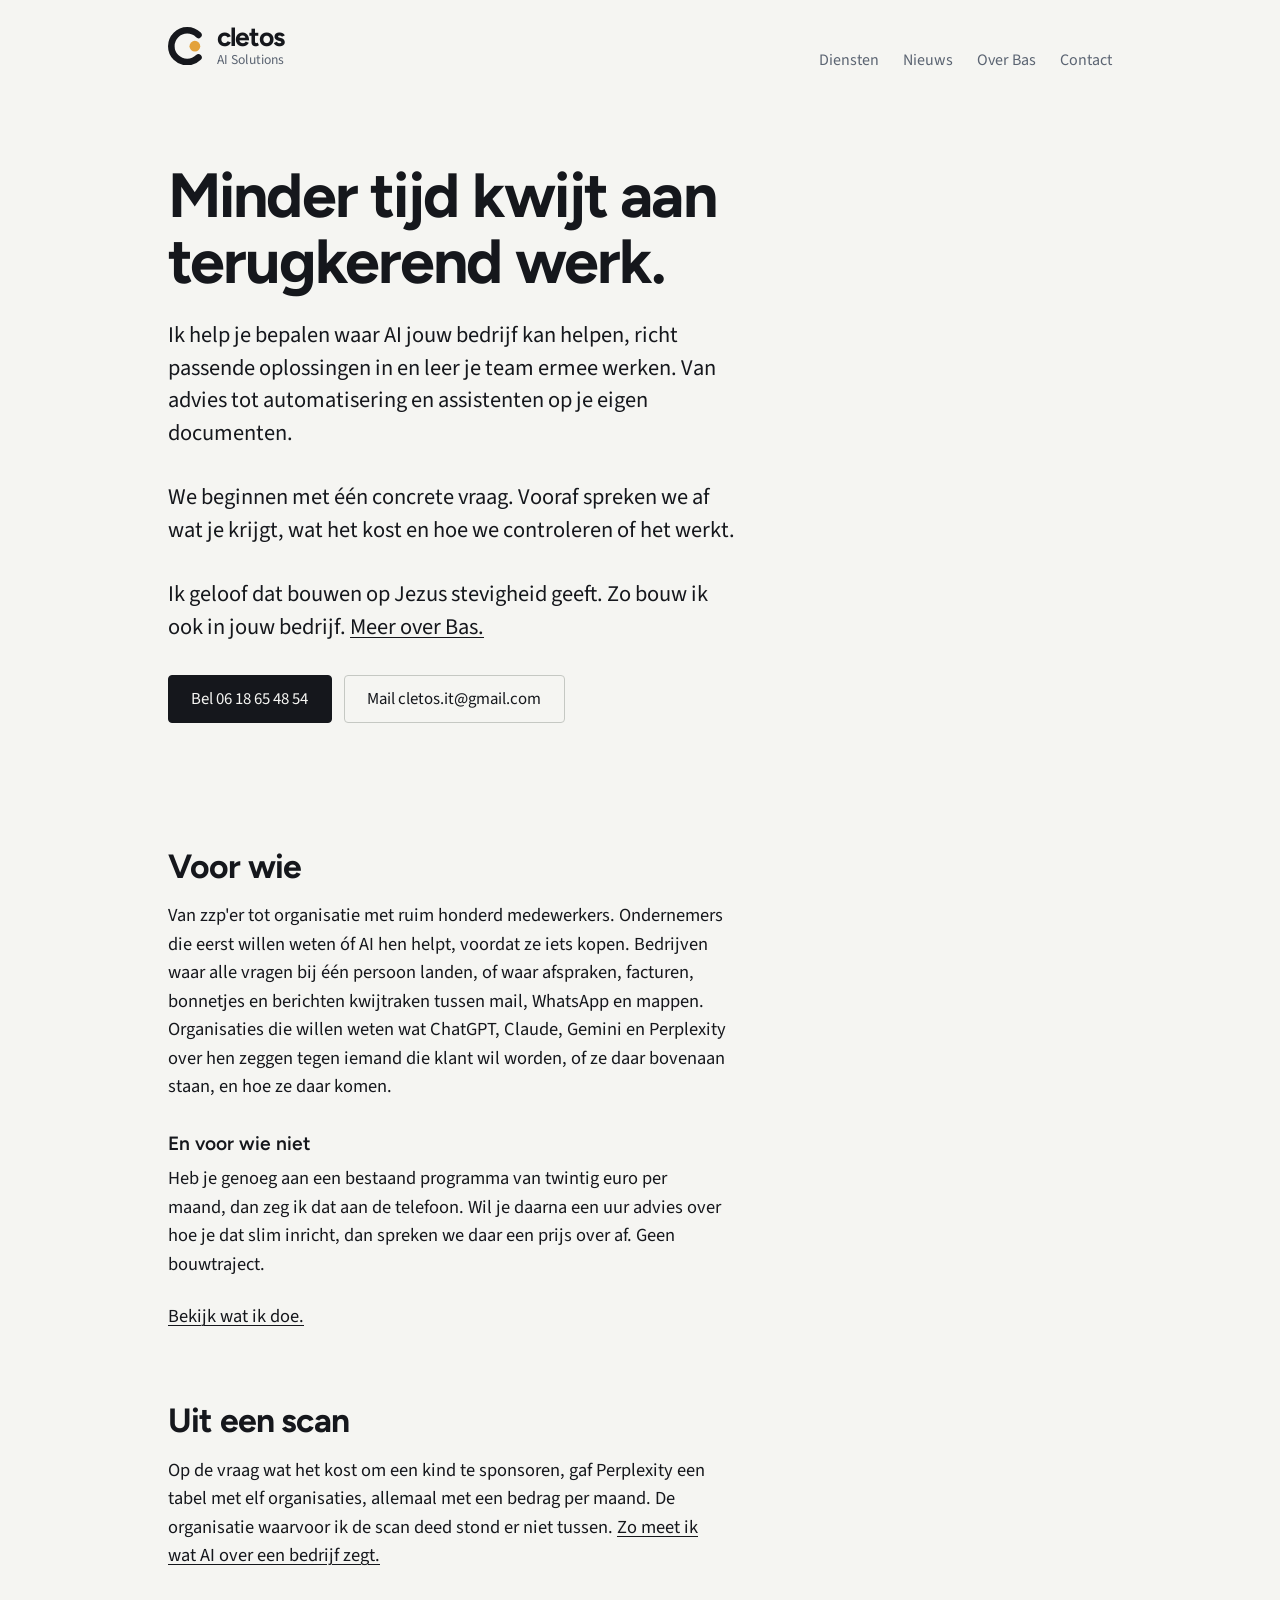
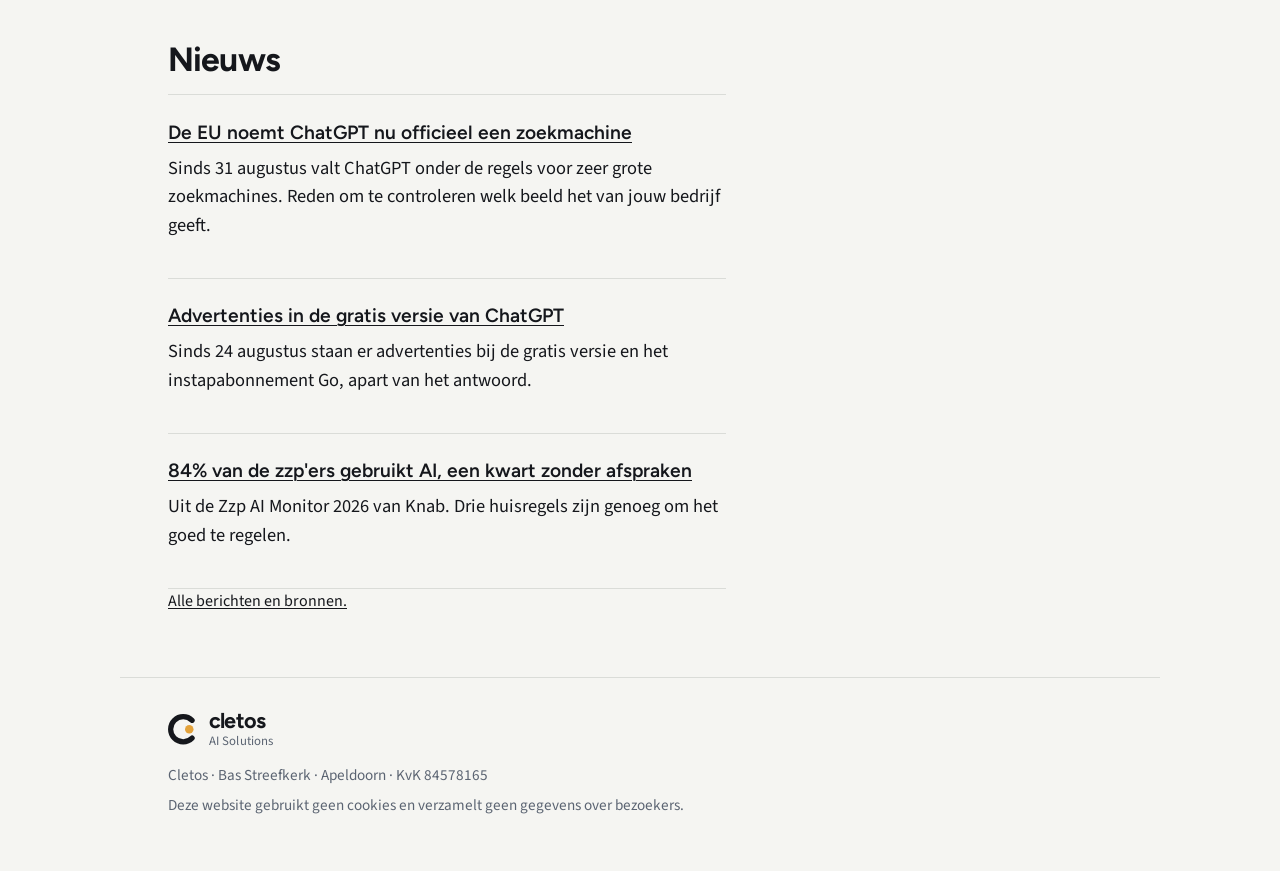
==== index.html @ 89f5deeb "Prijzen weg, geloofstekst, bijbelverwijzingen, tekst opgeschoond, conversie" ====
<!doctype html>
<!-- 1 Korintiërs 3:11 -->
<html lang="nl">
<head>
  <meta charset="utf-8">
  <meta name="viewport" content="width=device-width, initial-scale=1">
  <title>Cletos — AI Solutions, eerlijk gebouwd</title>
  <meta name="description" content="AI-advies, automatisering en AI-assistenten voor zzp'ers en bedrijven, plus elke maand het AI-nieuws dat ondernemers moeten weten. Bas Streefkerk, Apeldoorn.">
  <link rel="preconnect" href="https://fonts.googleapis.com">
  <link rel="preconnect" href="https://fonts.gstatic.com" crossorigin>
  <link href="https://fonts.googleapis.com/css2?family=Figtree:wght@600;700&amp;family=Source+Sans+3:ital,wght@0,400;0,600;1,400&amp;display=swap" rel="stylesheet">
  <link rel="icon" href="assets/favicon.svg" type="image/svg+xml">
  <link rel="canonical" href="https://cletos.nl/">
  <meta property="og:type" content="website">
  <meta property="og:title" content="Cletos — AI Solutions, eerlijk gebouwd">
  <meta property="og:description" content="AI-advies, automatisering en AI-assistenten voor zzp'ers en bedrijven, plus elke maand het AI-nieuws dat ondernemers moeten weten. Bas Streefkerk, Apeldoorn.">
  <meta property="og:url" content="https://cletos.nl/">
  <meta property="og:image" content="https://cletos.nl/assets/bas.jpg">
  <meta property="og:locale" content="nl_NL">
  <link rel="stylesheet" href="styles.css?v=9">
  <script type="application/ld+json">
  {
    "@context": "https://schema.org",
    "@graph": [
      {
        "@type": "ProfessionalService",
        "@id": "https://cletos.nl/#cletos",
        "name": "Cletos",
        "alternateName": "Cletos AI-automatisering",
        "url": "https://cletos.nl/",
        "logo": "https://cletos.nl/assets/mark.svg",
        "image": "https://cletos.nl/assets/bas.jpg",
        "description": "AI-automatisering, AI-assistenten op eigen bedrijfsdocumenten en AI-zichtbaarheidsscans voor zzp'ers, bedrijven en organisaties. Maatwerk per opdracht, geschreven scope vooraf.",
        "telephone": "+31618654854",
        "email": "cletos.it@gmail.com",
        "founder": { "@id": "https://cletos.nl/#bas" },
        "address": { "@type": "PostalAddress", "addressLocality": "Apeldoorn", "addressCountry": "NL" },
        "areaServed": [
          { "@type": "City", "name": "Apeldoorn" },
          { "@type": "AdministrativeArea", "name": "Gelderland" },
          { "@type": "Country", "name": "Nederland" }
        ],
        "knowsAbout": ["AI-automatisering", "Anthropic", "Codex", "AI-assistent op bedrijfsdocumenten", "AI-zichtbaarheid", "Generative Engine Optimization"],
        "identifier": { "@type": "PropertyValue", "propertyID": "KvK", "value": "84578165" },
        "hasOfferCatalog": {
          "@type": "OfferCatalog",
          "name": "Diensten",
          "itemListElement": [
            { "@type": "Offer", "url": "https://cletos.nl/ai-zichtbaarheidsscan/", "name": "AI-zichtbaarheidsscan", "description": "Meting van wat ChatGPT, Claude, Gemini en Perplexity over een organisatie zeggen, met schermafbeeldingen en reparatielijst. Maatwerk per opdracht." },
            { "@type": "Offer", "url": "https://cletos.nl/ai-automatisering/", "name": "AI-automatisering van één werkstroom", "description": "Eén werkstroom met één doel, gebouwd en getest. Maatwerk per opdracht." },
            { "@type": "Offer", "url": "https://cletos.nl/ai-assistent/", "name": "AI-assistent op eigen documenten", "description": "Assistent op eigen goedgekeurde documenten met bronvermelding. Maatwerk per opdracht." }
          ]
        }
      },
      {
        "@type": "Person",
        "@id": "https://cletos.nl/#bas",
        "url": "https://cletos.nl/over-bas/",
        "name": "Bas Streefkerk",
        "jobTitle": "AI Automation Consultant",
        "worksFor": { "@id": "https://cletos.nl/#cletos" },
        "image": "https://cletos.nl/assets/bas.jpg",
        "telephone": "+31618654854",
        "email": "cletos.it@gmail.com",
        "address": { "@type": "PostalAddress", "addressLocality": "Apeldoorn", "addressCountry": "NL" },
        "sameAs": ["https://github.com/streefkerkshipping"]
      }
    ]
  }
  </script>
</head>
<body>

<header class="top">
  <a class="lockup" href="#top" aria-label="Cletos, naar boven">
    <svg class="mark" viewBox="0 0 100 100" aria-hidden="true"><path d="M79.3 20.7 A41.4 41.4 0 1 0 79.3 79.3" fill="none" stroke="currentColor" stroke-width="17.2" stroke-linecap="round"/><circle cx="70" cy="50" r="14" fill="#E3A23B"/></svg>
    <span class="stack"><span class="wordmark">cletos</span><span class="tagline">AI Solutions</span></span>
  </a>
    <nav aria-label="Pagina's">
    <a href="diensten/">Diensten</a>
    <a href="nieuws/">Nieuws</a>
    <a href="over-bas/">Over Bas</a>
    <a href="contact/">Contact</a>
  </nav>
</header>

<main id="top">
  <section class="hero">
    <h1>Minder tijd kwijt aan terugkerend werk.</h1>
    <p class="lead">Ik help je bepalen waar AI jouw bedrijf kan helpen, richt passende oplossingen in en leer je team ermee werken. Van advies tot automatisering en assistenten op je eigen documenten.</p>
    <p class="lead">We beginnen met één concrete vraag. Vooraf spreken we af wat je krijgt, wat het kost en hoe we controleren of het werkt.</p>
    <p class="lead">Ik geloof dat bouwen op Jezus stevigheid geeft. Zo bouw ik ook in jouw bedrijf. <a href="over-bas/">Meer over Bas.</a></p>
    <div class="actions">
      <a class="button" href="tel:+31618654854">Bel 06 18 65 48 54</a>
      <a class="button secondary" href="mailto:cletos.it@gmail.com?subject=Eerste%20gesprek&amp;body=Mijn%20bedrijf%3A%20%0A%0AWat%20me%20tijd%20kost%20of%20niet%20goed%20loopt%3A%20%0A%0AHoe%20vaak%20dat%20terugkomt%3A%20%0A%0AWanneer%20je%20me%20kunt%20bellen%3A%20">Mail cletos.it@gmail.com</a>
    </div>
  </section>

  <section class="section" id="voor-wie">
    <h2>Voor wie</h2>
    <p>Van zzp'er tot organisatie met ruim honderd medewerkers. Ondernemers die eerst willen weten óf AI hen helpt, voordat ze iets kopen. Bedrijven waar alle vragen bij één persoon landen, of waar afspraken, facturen, bonnetjes en berichten kwijtraken tussen mail, WhatsApp en mappen. Organisaties die willen weten wat ChatGPT, Claude, Gemini en Perplexity over hen zeggen tegen iemand die klant wil worden, of ze daar bovenaan staan, en hoe ze daar komen.</p>
    <h3>En voor wie niet</h3>
    <p>Heb je genoeg aan een bestaand programma van twintig euro per maand, dan zeg ik dat aan de telefoon. Wil je daarna een uur advies over hoe je dat slim inricht, dan spreken we daar een prijs over af. Geen bouwtraject.</p>
    <p class="also"><a href="diensten/">Bekijk wat ik doe.</a></p>
  </section>

  <section class="section" id="uit-een-scan">
    <h2>Uit een scan</h2>
    <p>Op de vraag wat het kost om een kind te sponsoren, gaf Perplexity een tabel met elf organisaties, allemaal met een bedrag per maand. De organisatie waarvoor ik de scan deed stond er niet tussen. <a href="ai-zichtbaarheidsscan/">Zo meet ik wat AI over een bedrijf zegt.</a></p>
  </section>

  <section class="section news" id="nieuws">
    <h2>Nieuws</h2>
    <div class="news-item">
      <h3><a href="nieuws/#dsa">De EU noemt ChatGPT nu officieel een zoekmachine</a></h3>
      <p>Sinds 31 augustus valt ChatGPT onder de regels voor zeer grote zoekmachines. Reden om te controleren welk beeld het van jouw bedrijf geeft.</p>
    </div>
    <div class="news-item">
      <h3><a href="nieuws/#advertenties">Advertenties in de gratis versie van ChatGPT</a></h3>
      <p>Sinds 24 augustus staan er advertenties bij de gratis versie en het instapabonnement Go, apart van het antwoord.</p>
    </div>
    <div class="news-item">
      <h3><a href="nieuws/#knab">84% van de zzp'ers gebruikt AI, een kwart zonder afspraken</a></h3>
      <p>Uit de Zzp AI Monitor 2026 van Knab. Drie huisregels zijn genoeg om het goed te regelen.</p>
    </div>
    <p class="small"><a href="nieuws/">Alle berichten en bronnen.</a></p>
  </section>
</main>

<footer>
  <!-- 2 Korintiërs 13:13 -->
  <div class="lockup footer-lockup" aria-hidden="true">
    <svg class="mark" viewBox="0 0 100 100"><path d="M79.3 20.7 A41.4 41.4 0 1 0 79.3 79.3" fill="none" stroke="currentColor" stroke-width="17.2" stroke-linecap="round"/><circle cx="70" cy="50" r="14" fill="#E3A23B"/></svg>
    <span class="stack"><span class="wordmark">cletos</span><span class="tagline">AI Solutions</span></span>
  </div>
  <p>Cletos · Bas Streefkerk · Apeldoorn · KvK 84578165</p>
  <p>Deze website gebruikt geen cookies en verzamelt geen gegevens over bezoekers.</p>
</footer>

<script>console.log("Johannes 16:13");</script>
</body>
</html>
---- styles.css ----
/* Cletos — één pagina. Kleuren en letters volgen het logo: inkt, goud, papier. */

:root {
  --paper: #F5F5F2;
  --ink: #15171C;
  --pine: #15171C;        /* knoppen en accenten: inkt */
  --pine-deep: #2A2E38;   /* hover */
  --gold: #E3A23B;        /* alleen de punt en kleine markeringen */
  --gold-text: #9A6212;   /* goud dat leesbaar is als tekst */
  --moss: #EAEBE7;
  --stone: #5B6472;
  --line: #DADCD8;
  --display: "Figtree", "Segoe UI", system-ui, sans-serif;

  --measure: 62ch;
  --page: 1040px;
  --gutter: clamp(1.25rem, 5vw, 3rem);
}

* { box-sizing: border-box; }

html { color-scheme: light; }

body {
  margin: 0;
  background: var(--paper);
  color: var(--ink);
  font-family: "Source Sans 3", "Segoe UI", system-ui, sans-serif;
  font-size: 1.15rem;
  line-height: 1.55;
  -webkit-font-smoothing: antialiased;
}

a { color: var(--ink); text-decoration-thickness: 1px; text-underline-offset: 0.15em; }
a:hover { color: var(--gold-text); }
:focus-visible { outline: 2px solid var(--gold); outline-offset: 3px; border-radius: 2px; }

/* Kop van de pagina */
.top {
  max-width: var(--page);
  margin: 0 auto;
  padding: 1.5rem var(--gutter) 0;
  display: flex;
  align-items: baseline;
  justify-content: space-between;
  gap: 1.5rem;
  flex-wrap: wrap;
}
.lockup { display: inline-flex; align-items: center; gap: 0.65rem; color: var(--ink); text-decoration: none; }
.mark { width: 2.4rem; height: 2.4rem; flex-shrink: 0; }
.stack { display: flex; flex-direction: column; gap: 0.15rem; }
.wordmark {
  font-family: var(--display);
  font-size: 1.65rem;
  font-weight: 700;
  letter-spacing: -0.035em;
  line-height: 1;
  color: var(--ink);
}
.top nav { display: flex; gap: 1.5rem; flex-wrap: wrap; }
.top nav a { color: var(--stone); text-decoration: none; font-size: 1rem; }
.top nav a:hover { color: var(--ink); }

/* Hoofdinhoud */
main { max-width: var(--page); margin: 0 auto; padding: 0 var(--gutter) 4rem; }

.hero { padding: clamp(3rem, 10vh, 7rem) 0 clamp(2.5rem, 6vh, 4rem); }
h1 {
  font-family: var(--display);
  font-size: clamp(2.1rem, 5.2vw, 3.9rem);
  font-weight: 700;
  line-height: 1.06;
  letter-spacing: -0.03em;
  margin: 0 0 1.5rem;
  max-width: 18ch;
  text-wrap: balance;
}
.lead { font-size: clamp(1.2rem, 1.9vw, 1.4rem); line-height: 1.45; max-width: 52ch; margin: 0 0 2rem; }

.section { padding: clamp(2.5rem, 6vh, 4rem) 0 0; max-width: var(--measure); }
h2 {
  font-family: var(--display);
  font-size: clamp(1.55rem, 2.8vw, 2.1rem);
  font-weight: 700;
  line-height: 1.15;
  letter-spacing: -0.025em;
  margin: 0 0 1rem;
}
h3 { font-family: var(--display); font-size: 1.2rem; font-weight: 600; margin: 1.75rem 0 0.35rem; }
p { margin: 0 0 1rem; }
.intro { color: var(--stone); }
.small { font-size: 1rem; color: var(--stone); margin: 0; }
em { font-style: italic; }

/* Knoppen */
.actions { display: flex; gap: 0.75rem; flex-wrap: wrap; margin: 0 0 1rem; }
.button {
  display: inline-block;
  padding: 0.8rem 1.4rem;
  background: var(--pine);
  color: var(--paper);
  text-decoration: none;
  border-radius: 4px;
  font-size: 1.05rem;
  line-height: 1.2;
  border: 1px solid var(--pine);
}
.button:hover { background: var(--pine-deep); border-color: var(--pine-deep); color: var(--paper); }
.button.secondary { background: transparent; color: var(--ink); border-color: #C5C8C3; }
.button.secondary:hover { border-color: var(--ink); background: var(--moss); color: var(--ink); }

/* Diensten: één rij per dienst, prijs rechts, geen kaartjes */
.services { margin: 1.5rem 0 0; padding: 0; }
.service { padding: 1.5rem 0; border-top: 1px solid var(--line); }
.service:last-child { border-bottom: 1px solid var(--line); }
.service dt {
  display: flex;
  justify-content: space-between;
  align-items: baseline;
  gap: 1rem 2rem;
  flex-wrap: wrap;
  font-family: var(--display);
  font-size: 1.25rem;
  font-weight: 600;
  line-height: 1.25;
}
.price { color: var(--gold-text); font-variant-numeric: lining-nums tabular-nums; white-space: nowrap; }
.service dd { margin: 0.6rem 0 0; }
.service dd p:last-child { margin-bottom: 0; }
.aside { color: var(--stone); font-style: italic; }
.also { margin-top: 1.5rem; color: var(--stone); }

/* Werkwijze: echte volgorde, dus genummerd */
.steps { margin: 0.5rem 0 0; padding-left: 1.6rem; }
.steps li { margin: 0 0 0.9rem; padding-left: 0.3rem; }
.steps li::marker { color: var(--gold-text); font-weight: 600; font-family: var(--display); }

/* Over Bas */
.about { display: grid; grid-template-columns: 12rem 1fr; gap: 2.25rem; max-width: calc(var(--measure) + 14.25rem); align-items: start; }
.portrait {
  width: 12rem; height: auto; aspect-ratio: 4 / 5;
  object-fit: cover;
  border-radius: 4px;
  display: block;
}

.contact { padding-bottom: 1rem; }

/* Voet */
footer {
  max-width: var(--page);
  margin: 0 auto;
  padding: 2rem var(--gutter) 3rem;
  border-top: 1px solid var(--line);
  color: var(--stone);
  font-size: 0.95rem;
}
footer p { margin: 0 0 0.35rem; }
.footer-lockup { margin-bottom: 1rem; flex-wrap: wrap; row-gap: 0.25rem; }
.footer-lockup .wordmark { font-size: 1.35rem; }
.footer-lockup .mark { width: 1.9rem; height: 1.9rem; }
.tagline { color: var(--stone); font-size: 0.85rem; line-height: 1.1; letter-spacing: 0.01em; }
.footer-lockup .tagline { font-size: 0.8rem; }

@media (max-width: 600px) {
  .about { grid-template-columns: 1fr; }
  .portrait { width: 9rem; }
  .actions .button { width: 100%; text-align: center; }
  .hero { padding-top: 2.5rem; }
}

@media (prefers-reduced-motion: no-preference) {
  html { scroll-behavior: smooth; }
}

/* Dienstpagina's */
.subpage h1 { max-width: 22ch; margin-top: clamp(1.5rem, 5vh, 3rem); font-size: clamp(1.9rem, 4.2vw, 3rem); }
.crumb { margin: clamp(2rem, 6vh, 3.5rem) 0 0; font-size: 1rem; color: var(--stone); }
.crumb a { color: var(--stone); text-decoration: none; }
.crumb a:hover { color: var(--ink); }
.subpage .lead { margin-top: 1.25rem; }
.checks { margin: 0.5rem 0 0; padding-left: 1.4rem; }
.checks li { margin: 0 0 0.75rem; padding-left: 0.3rem; }
.checks li::marker { color: var(--gold); content: "● "; font-size: 0.7em; }
.faq-item h3 { margin: 1.5rem 0 0.3rem; }
.faq-item p { margin: 0; }
.service dt a { color: var(--ink); text-decoration: none; }
.service dt a:hover { color: var(--gold-text); text-decoration: underline; text-underline-offset: 0.15em; }
.more { display: inline-block; margin-top: 0.5rem; font-weight: 600; }

.rates { font-family: var(--display); font-size: 1.15rem; margin: 0 0 0.75rem; }

/* Voorpagina */
.home-hero { display: grid; grid-template-columns: 1.15fr 0.85fr; gap: 3rem; align-items: center; }
.hero-image { width: 100%; height: auto; max-width: 520px; justify-self: end; border-radius: 8px; }
.news { max-width: var(--measure); }
.news-item { padding: 1.4rem 0; border-top: 1px solid var(--line); }
.news-item:last-of-type { border-bottom: 1px solid var(--line); }
.news-item h3 { margin: 0 0 0.4rem; font-family: var(--display); font-size: 1.2rem; font-weight: 600; }
.news-item .date { color: var(--stone); font-size: 0.9rem; margin: 0 0 0.5rem; }
.news-item .betekent { margin: 0.5rem 0 0; padding-left: 0.9rem; border-left: 3px solid var(--gold); }
.news-item .bron { font-size: 0.9rem; color: var(--stone); margin: 0.5rem 0 0; }
@media (max-width: 760px) { .home-hero { grid-template-columns: 1fr; } .hero-image { max-width: 320px; justify-self: start; } }

.subpage > h1:first-child { margin-top: clamp(2rem, 6vh, 3.5rem); }

#aanbod { max-width: var(--measure); }
#aanbod .service dd p { margin: 0; }
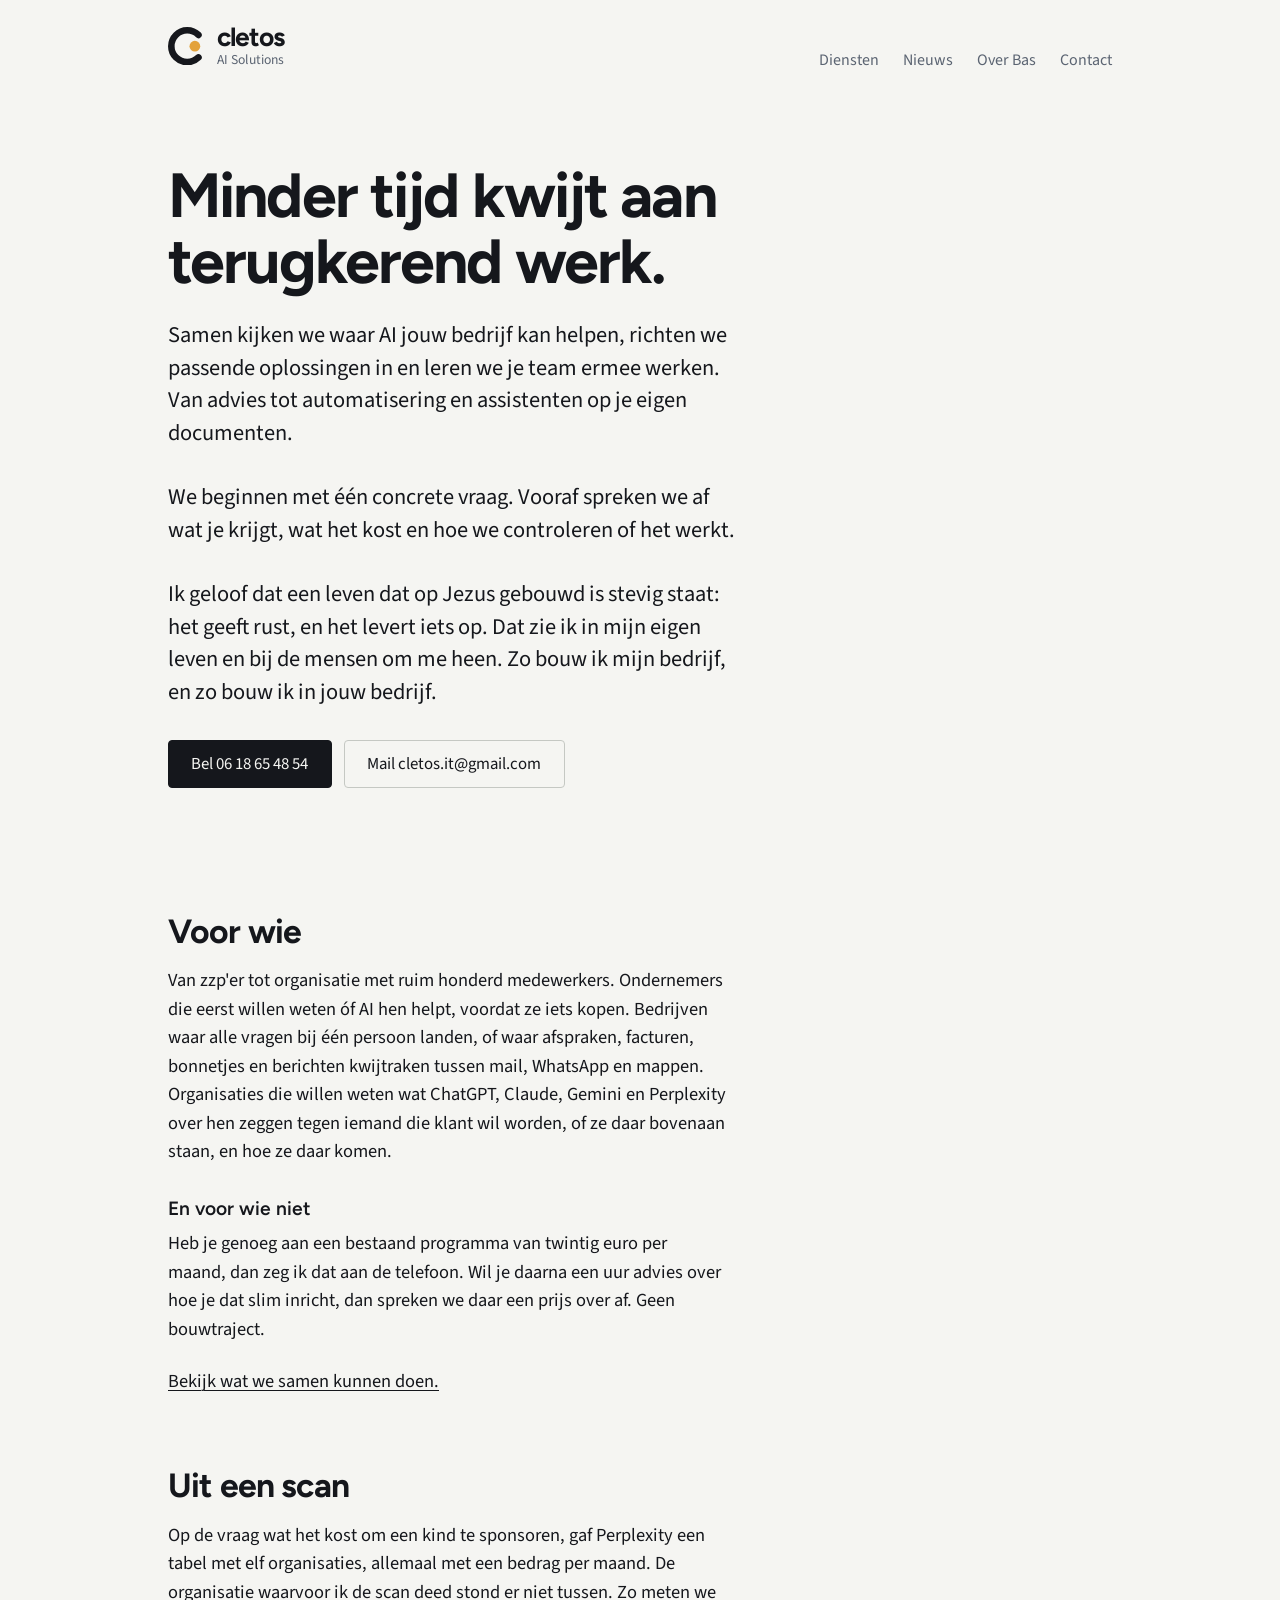
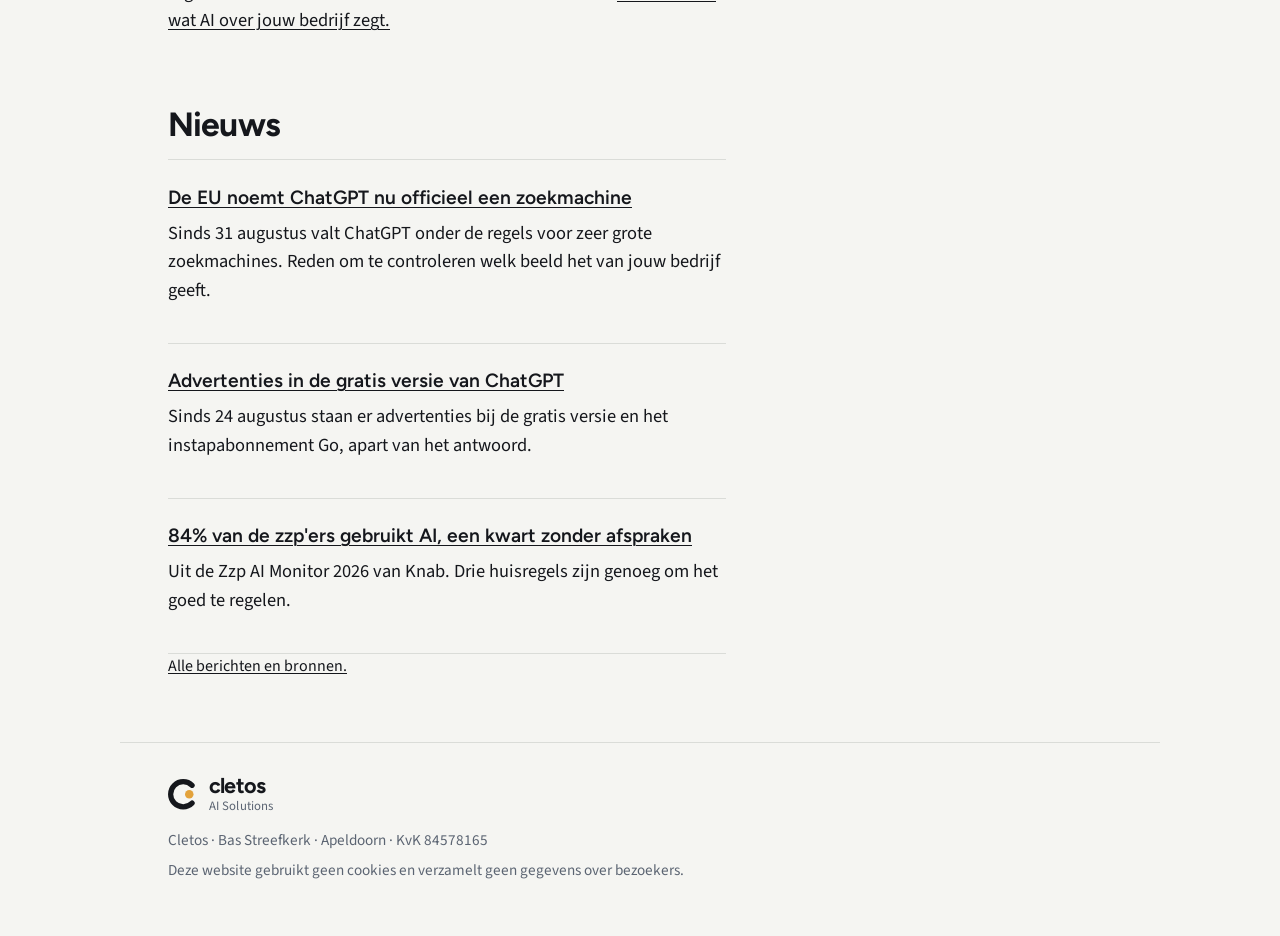
==== commit c8c52118: "Wij-vorm op de hele site, geloofsalinea op de homepage" ====
--- a/index.html
+++ b/index.html
@@ -87,9 +87,9 @@
 <main id="top">
   <section class="hero">
     <h1>Minder tijd kwijt aan terugkerend werk.</h1>
-    <p class="lead">Ik help je bepalen waar AI jouw bedrijf kan helpen, richt passende oplossingen in en leer je team ermee werken. Van advies tot automatisering en assistenten op je eigen documenten.</p>
+    <p class="lead">Samen kijken we waar AI jouw bedrijf kan helpen, richten we passende oplossingen in en leren we je team ermee werken. Van advies tot automatisering en assistenten op je eigen documenten.</p>
     <p class="lead">We beginnen met één concrete vraag. Vooraf spreken we af wat je krijgt, wat het kost en hoe we controleren of het werkt.</p>
-    <p class="lead">Ik geloof dat bouwen op Jezus stevigheid geeft. Zo bouw ik ook in jouw bedrijf. <a href="over-bas/">Meer over Bas.</a></p>
+    <p class="lead">Ik geloof dat een leven dat op Jezus gebouwd is stevig staat: het geeft rust, en het levert iets op. Dat zie ik in mijn eigen leven en bij de mensen om me heen. Zo bouw ik mijn bedrijf, en zo bouw ik in jouw bedrijf.</p>
     <div class="actions">
       <a class="button" href="tel:+31618654854">Bel 06 18 65 48 54</a>
       <a class="button secondary" href="mailto:cletos.it@gmail.com?subject=Eerste%20gesprek&amp;body=Mijn%20bedrijf%3A%20%0A%0AWat%20me%20tijd%20kost%20of%20niet%20goed%20loopt%3A%20%0A%0AHoe%20vaak%20dat%20terugkomt%3A%20%0A%0AWanneer%20je%20me%20kunt%20bellen%3A%20">Mail cletos.it@gmail.com</a>
@@ -101,12 +101,12 @@
     <p>Van zzp'er tot organisatie met ruim honderd medewerkers. Ondernemers die eerst willen weten óf AI hen helpt, voordat ze iets kopen. Bedrijven waar alle vragen bij één persoon landen, of waar afspraken, facturen, bonnetjes en berichten kwijtraken tussen mail, WhatsApp en mappen. Organisaties die willen weten wat ChatGPT, Claude, Gemini en Perplexity over hen zeggen tegen iemand die klant wil worden, of ze daar bovenaan staan, en hoe ze daar komen.</p>
     <h3>En voor wie niet</h3>
     <p>Heb je genoeg aan een bestaand programma van twintig euro per maand, dan zeg ik dat aan de telefoon. Wil je daarna een uur advies over hoe je dat slim inricht, dan spreken we daar een prijs over af. Geen bouwtraject.</p>
-    <p class="also"><a href="diensten/">Bekijk wat ik doe.</a></p>
+    <p class="also"><a href="diensten/">Bekijk wat we samen kunnen doen.</a></p>
   </section>
 
   <section class="section" id="uit-een-scan">
     <h2>Uit een scan</h2>
-    <p>Op de vraag wat het kost om een kind te sponsoren, gaf Perplexity een tabel met elf organisaties, allemaal met een bedrag per maand. De organisatie waarvoor ik de scan deed stond er niet tussen. <a href="ai-zichtbaarheidsscan/">Zo meet ik wat AI over een bedrijf zegt.</a></p>
+    <p>Op de vraag wat het kost om een kind te sponsoren, gaf Perplexity een tabel met elf organisaties, allemaal met een bedrag per maand. De organisatie waarvoor ik de scan deed stond er niet tussen. <a href="ai-zichtbaarheidsscan/">Zo meten we wat AI over jouw bedrijf zegt.</a></p>
   </section>
 
   <section class="section news" id="nieuws">
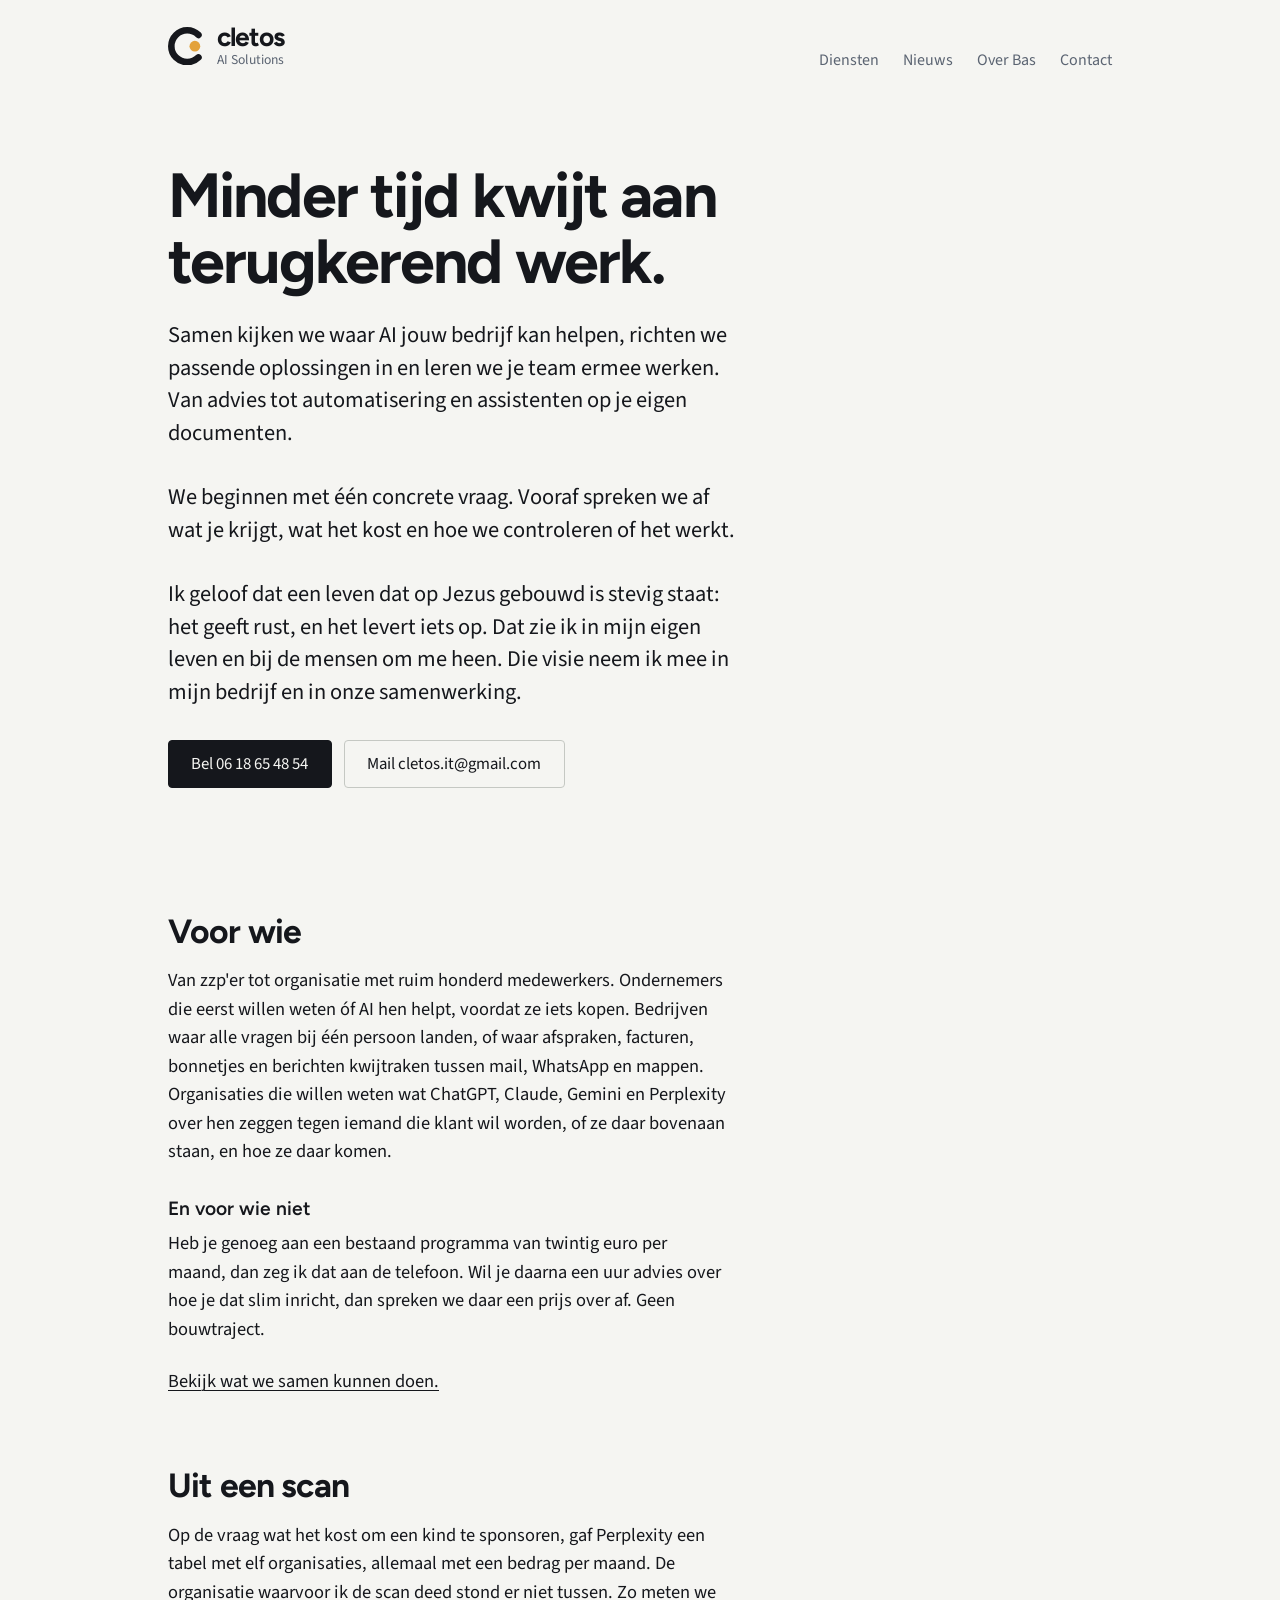
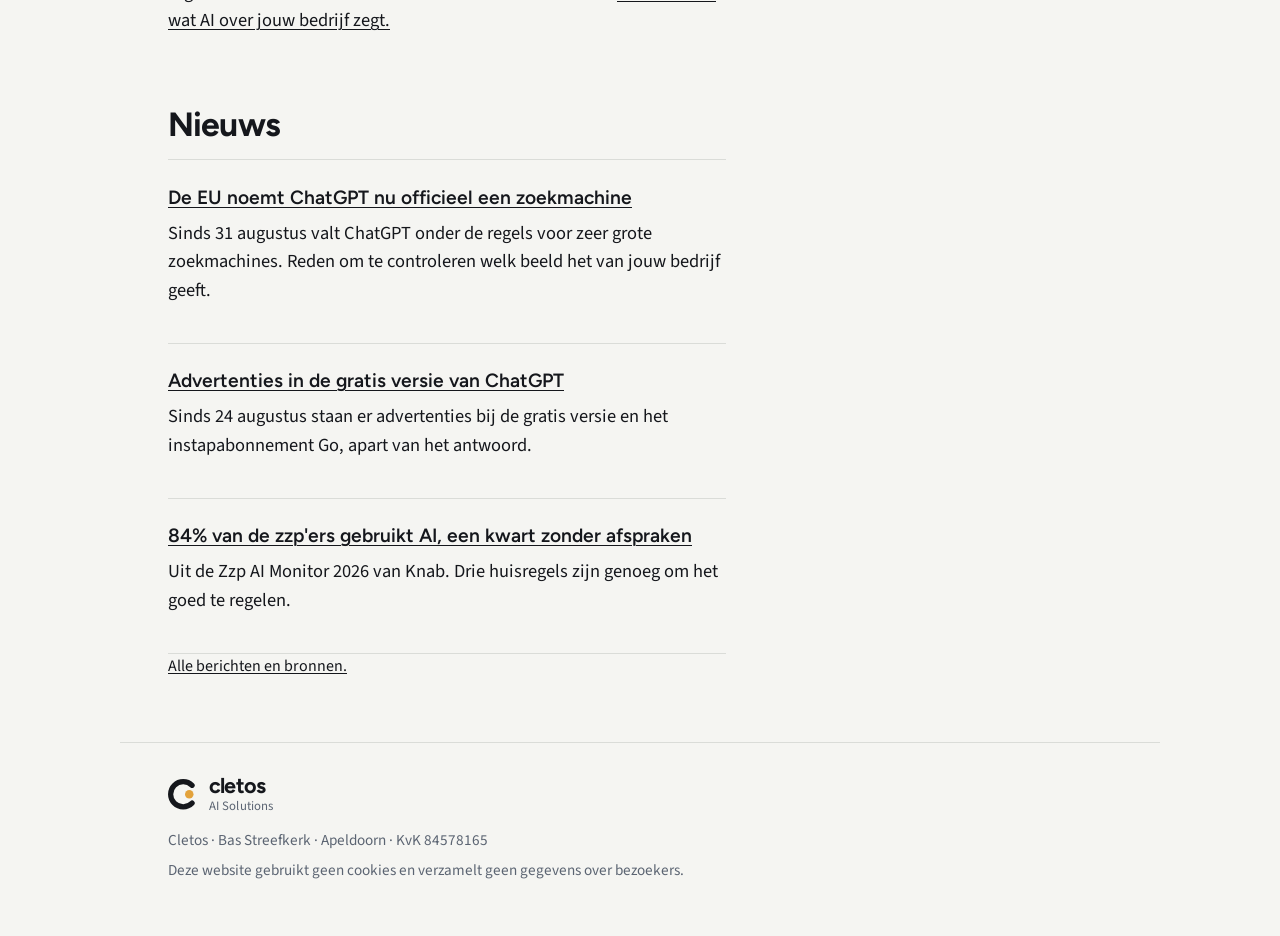
==== commit 14651c41: "Over Bas: slotzin visie aangepast" ====
--- a/index.html
+++ b/index.html
@@ -89,7 +89,7 @@
     <h1>Minder tijd kwijt aan terugkerend werk.</h1>
     <p class="lead">Samen kijken we waar AI jouw bedrijf kan helpen, richten we passende oplossingen in en leren we je team ermee werken. Van advies tot automatisering en assistenten op je eigen documenten.</p>
     <p class="lead">We beginnen met één concrete vraag. Vooraf spreken we af wat je krijgt, wat het kost en hoe we controleren of het werkt.</p>
-    <p class="lead">Ik geloof dat een leven dat op Jezus gebouwd is stevig staat: het geeft rust, en het levert iets op. Dat zie ik in mijn eigen leven en bij de mensen om me heen. Zo bouw ik mijn bedrijf, en zo bouw ik in jouw bedrijf.</p>
+    <p class="lead">Ik geloof dat een leven dat op Jezus gebouwd is stevig staat: het geeft rust, en het levert iets op. Dat zie ik in mijn eigen leven en bij de mensen om me heen. Die visie neem ik mee in mijn bedrijf en in onze samenwerking.</p>
     <div class="actions">
       <a class="button" href="tel:+31618654854">Bel 06 18 65 48 54</a>
       <a class="button secondary" href="mailto:cletos.it@gmail.com?subject=Eerste%20gesprek&amp;body=Mijn%20bedrijf%3A%20%0A%0AWat%20me%20tijd%20kost%20of%20niet%20goed%20loopt%3A%20%0A%0AHoe%20vaak%20dat%20terugkomt%3A%20%0A%0AWanneer%20je%20me%20kunt%20bellen%3A%20">Mail cletos.it@gmail.com</a>
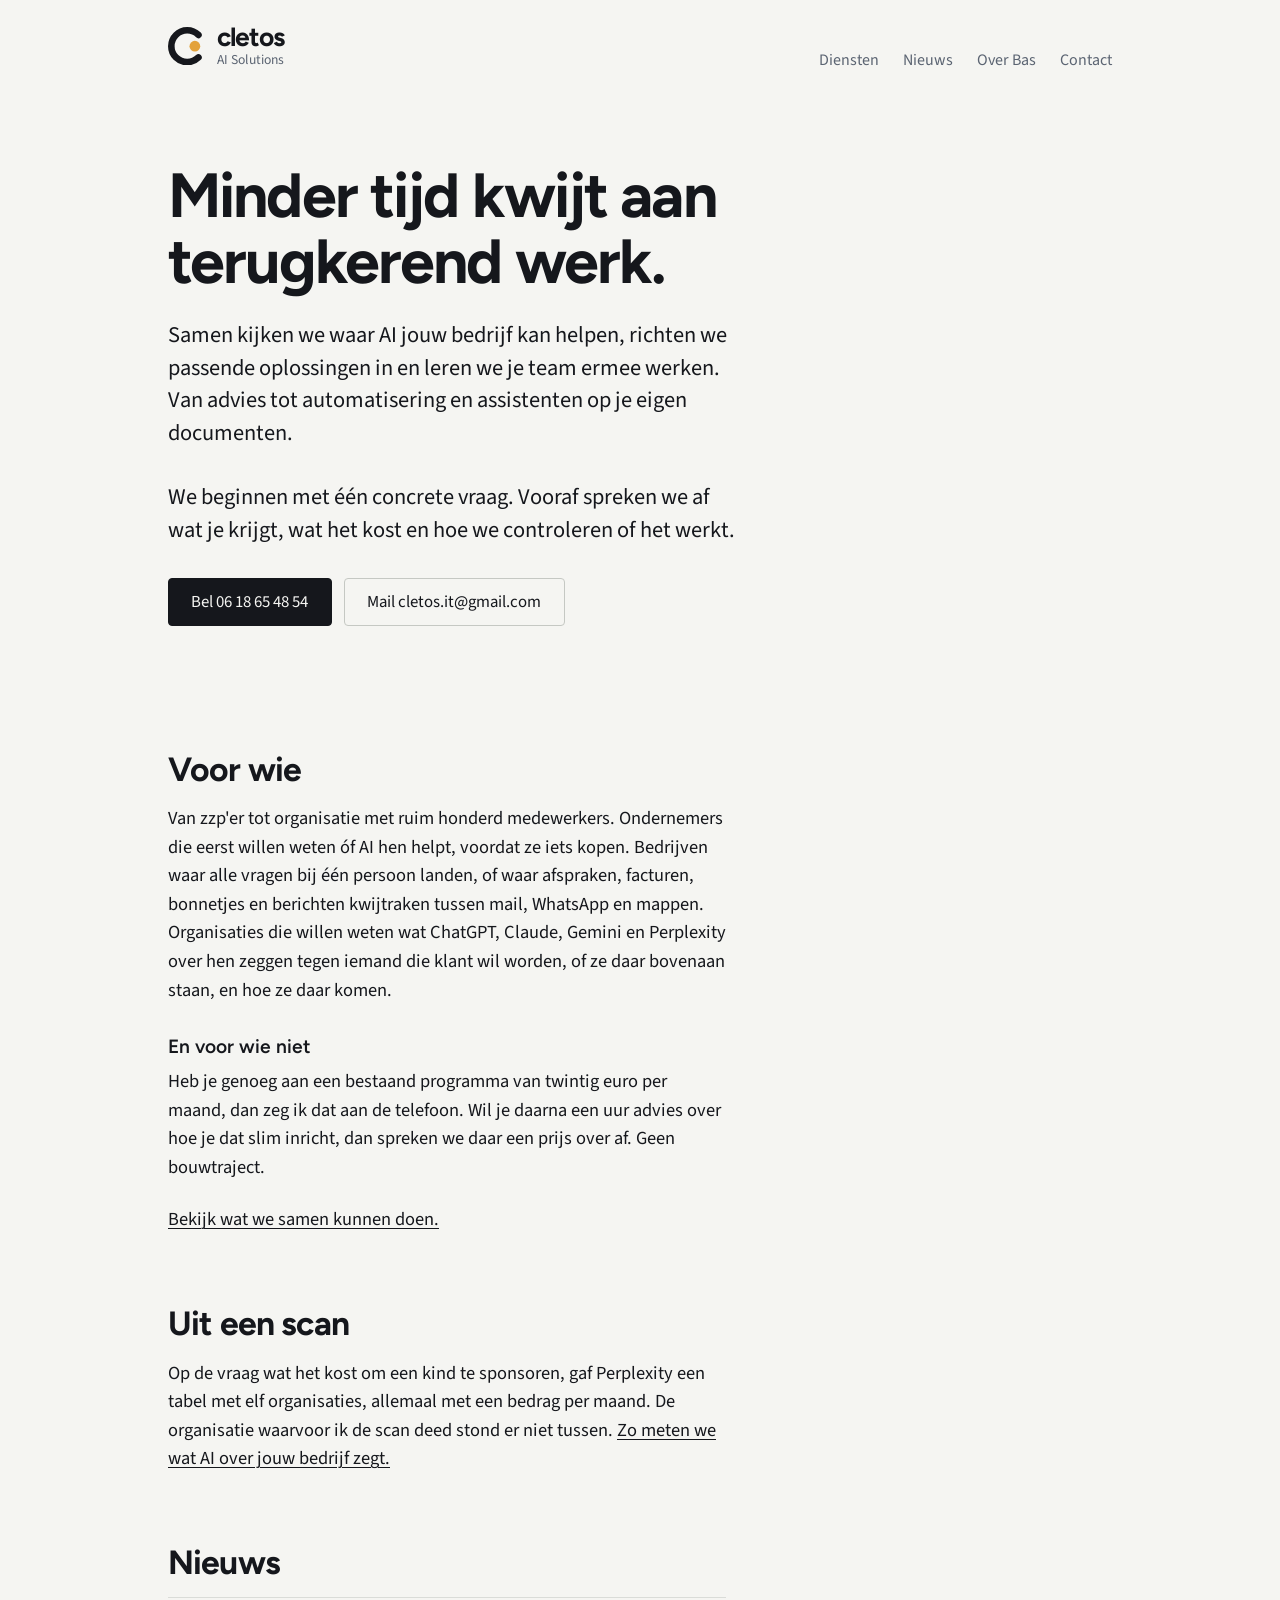
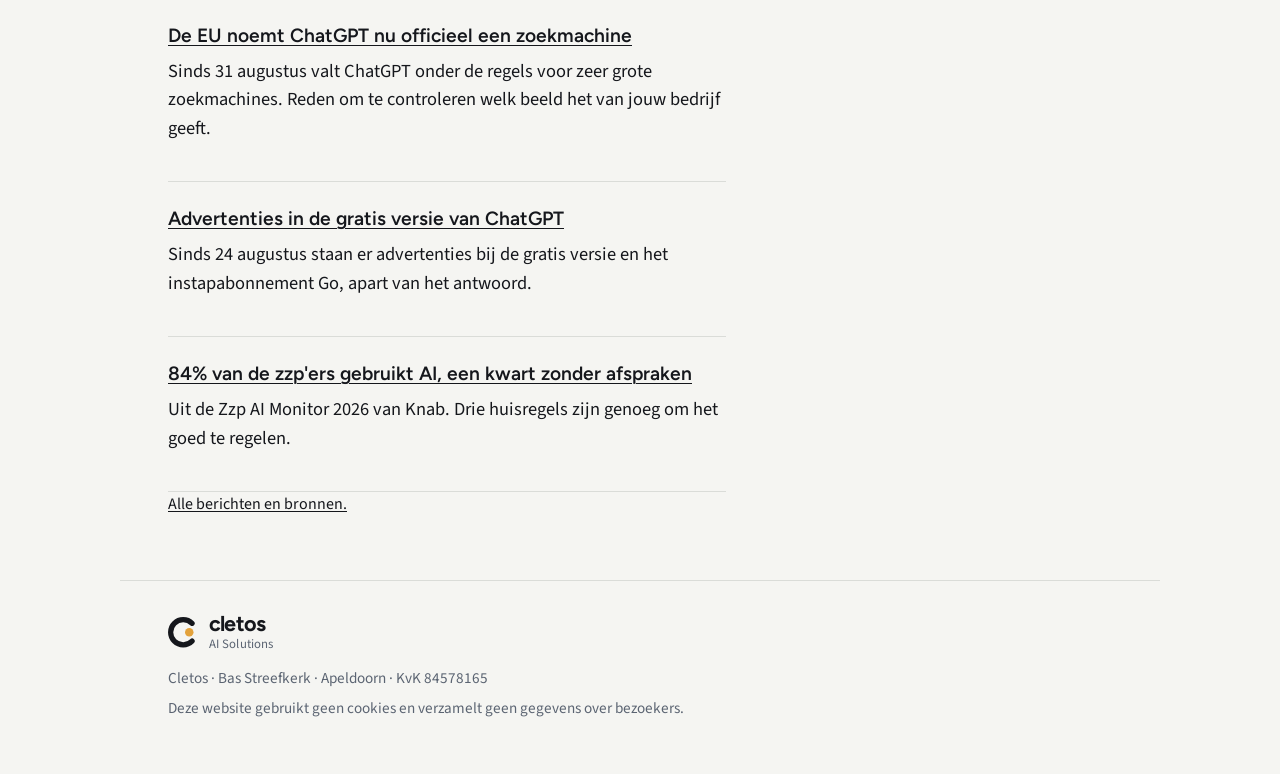
==== commit e415f1b0: "Geloofsalinea alleen nog op Over Bas" ====
--- a/index.html
+++ b/index.html
@@ -89,7 +89,6 @@
     <h1>Minder tijd kwijt aan terugkerend werk.</h1>
     <p class="lead">Samen kijken we waar AI jouw bedrijf kan helpen, richten we passende oplossingen in en leren we je team ermee werken. Van advies tot automatisering en assistenten op je eigen documenten.</p>
     <p class="lead">We beginnen met één concrete vraag. Vooraf spreken we af wat je krijgt, wat het kost en hoe we controleren of het werkt.</p>
-    <p class="lead">Ik geloof dat een leven dat op Jezus gebouwd is stevig staat: het geeft rust, en het levert iets op. Dat zie ik in mijn eigen leven en bij de mensen om me heen. Die visie neem ik mee in mijn bedrijf en in onze samenwerking.</p>
     <div class="actions">
       <a class="button" href="tel:+31618654854">Bel 06 18 65 48 54</a>
       <a class="button secondary" href="mailto:cletos.it@gmail.com?subject=Eerste%20gesprek&amp;body=Mijn%20bedrijf%3A%20%0A%0AWat%20me%20tijd%20kost%20of%20niet%20goed%20loopt%3A%20%0A%0AHoe%20vaak%20dat%20terugkomt%3A%20%0A%0AWanneer%20je%20me%20kunt%20bellen%3A%20">Mail cletos.it@gmail.com</a>
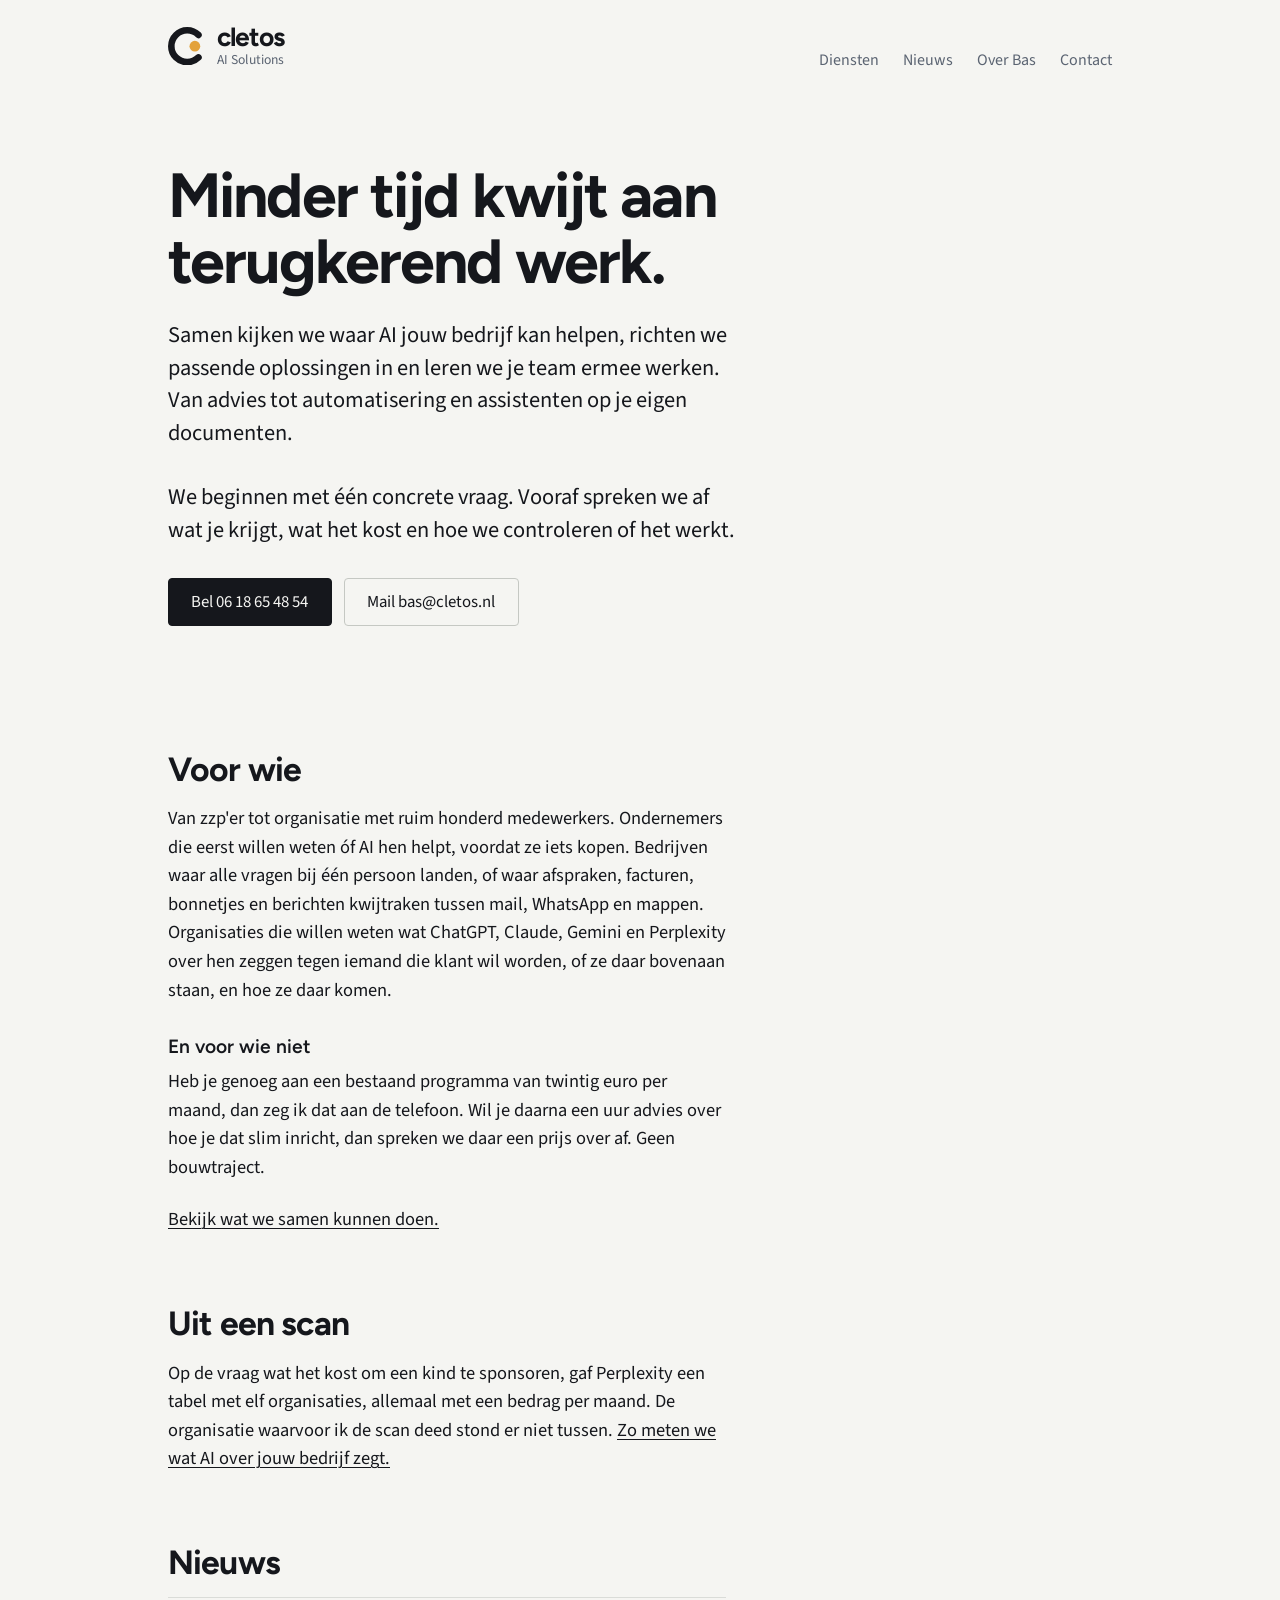
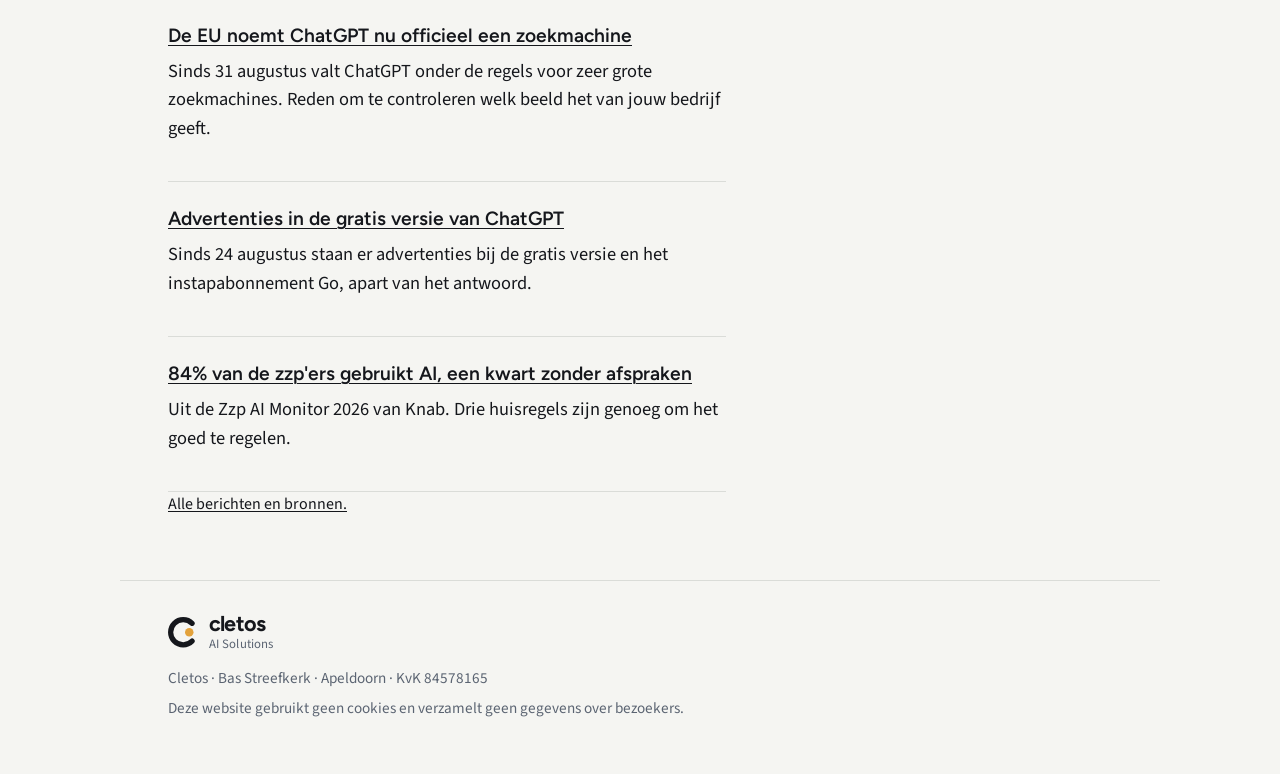
==== commit 7035d998: "Contactadres naar bas@cletos.nl Co-Authored-By: Claude Opus 5 (1M context) <noreply@anthropic.com> C" ====
--- a/index.html
+++ b/index.html
@@ -17,7 +17,7 @@
   <meta property="og:url" content="https://cletos.nl/">
   <meta property="og:image" content="https://cletos.nl/assets/bas.jpg">
   <meta property="og:locale" content="nl_NL">
-  <link rel="stylesheet" href="styles.css?v=9">
+  <link rel="stylesheet" href="styles.css?v=10">
   <script type="application/ld+json">
   {
     "@context": "https://schema.org",
@@ -32,7 +32,7 @@
         "image": "https://cletos.nl/assets/bas.jpg",
         "description": "AI-automatisering, AI-assistenten op eigen bedrijfsdocumenten en AI-zichtbaarheidsscans voor zzp'ers, bedrijven en organisaties. Maatwerk per opdracht, geschreven scope vooraf.",
         "telephone": "+31618654854",
-        "email": "cletos.it@gmail.com",
+        "email": "bas@cletos.nl",
         "founder": { "@id": "https://cletos.nl/#bas" },
         "address": { "@type": "PostalAddress", "addressLocality": "Apeldoorn", "addressCountry": "NL" },
         "areaServed": [
@@ -61,7 +61,7 @@
         "worksFor": { "@id": "https://cletos.nl/#cletos" },
         "image": "https://cletos.nl/assets/bas.jpg",
         "telephone": "+31618654854",
-        "email": "cletos.it@gmail.com",
+        "email": "bas@cletos.nl",
         "address": { "@type": "PostalAddress", "addressLocality": "Apeldoorn", "addressCountry": "NL" },
         "sameAs": ["https://github.com/streefkerkshipping"]
       }
@@ -91,7 +91,7 @@
     <p class="lead">We beginnen met één concrete vraag. Vooraf spreken we af wat je krijgt, wat het kost en hoe we controleren of het werkt.</p>
     <div class="actions">
       <a class="button" href="tel:+31618654854">Bel 06 18 65 48 54</a>
-      <a class="button secondary" href="mailto:cletos.it@gmail.com?subject=Eerste%20gesprek&amp;body=Mijn%20bedrijf%3A%20%0A%0AWat%20me%20tijd%20kost%20of%20niet%20goed%20loopt%3A%20%0A%0AHoe%20vaak%20dat%20terugkomt%3A%20%0A%0AWanneer%20je%20me%20kunt%20bellen%3A%20">Mail cletos.it@gmail.com</a>
+      <a class="button secondary" href="mailto:bas@cletos.nl?subject=Eerste%20gesprek&amp;body=Mijn%20bedrijf%3A%20%0A%0AWat%20me%20tijd%20kost%20of%20niet%20goed%20loopt%3A%20%0A%0AHoe%20vaak%20dat%20terugkomt%3A%20%0A%0AWanneer%20je%20me%20kunt%20bellen%3A%20">Mail bas@cletos.nl</a>
     </div>
   </section>
 
--- a/styles.css
+++ b/styles.css
@@ -135,8 +135,11 @@
 .steps li { margin: 0 0 0.9rem; padding-left: 0.3rem; }
 .steps li::marker { color: var(--gold-text); font-weight: 600; font-family: var(--display); }
 
-/* Over Bas */
-.about { display: grid; grid-template-columns: 12rem 1fr; gap: 2.25rem; max-width: calc(var(--measure) + 14.25rem); align-items: start; }
+/* Over Bas: foto met één alinea ernaast, de rest eronder */
+.about { display: grid; grid-template-columns: 12rem 1fr; gap: 2.25rem; max-width: calc(var(--measure) + 14.25rem); align-items: center; margin-top: 0.5rem; }
+.about p { margin: 0; }
+.about-rest { padding-top: 1.75rem; }
+.about-rest p:first-child { margin-top: 0; }
 .portrait {
   width: 12rem; height: auto; aspect-ratio: 4 / 5;
   object-fit: cover;
@@ -163,8 +166,8 @@
 .footer-lockup .tagline { font-size: 0.8rem; }
 
 @media (max-width: 600px) {
-  .about { grid-template-columns: 1fr; }
-  .portrait { width: 9rem; }
+  .about { grid-template-columns: 1fr; gap: 1.25rem; }
+  .portrait { width: 10rem; }
   .actions .button { width: 100%; text-align: center; }
   .hero { padding-top: 2.5rem; }
 }
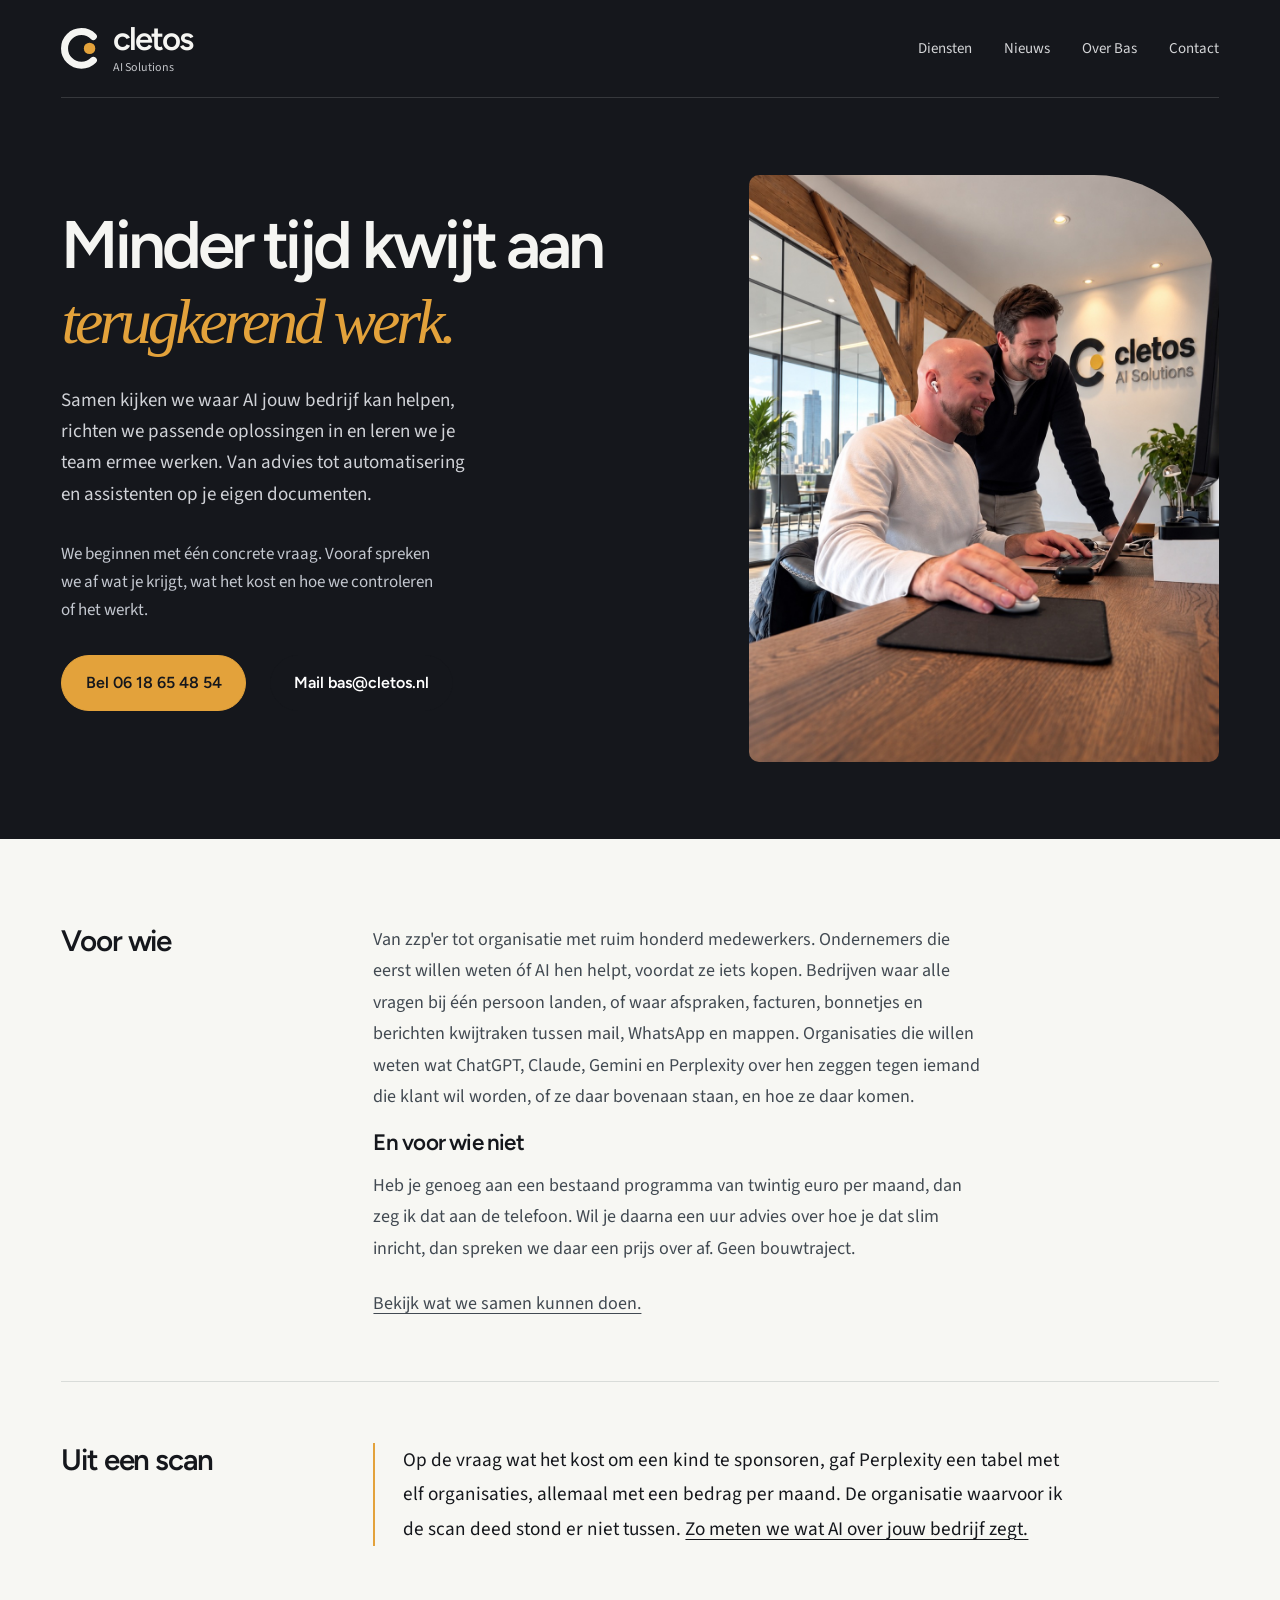
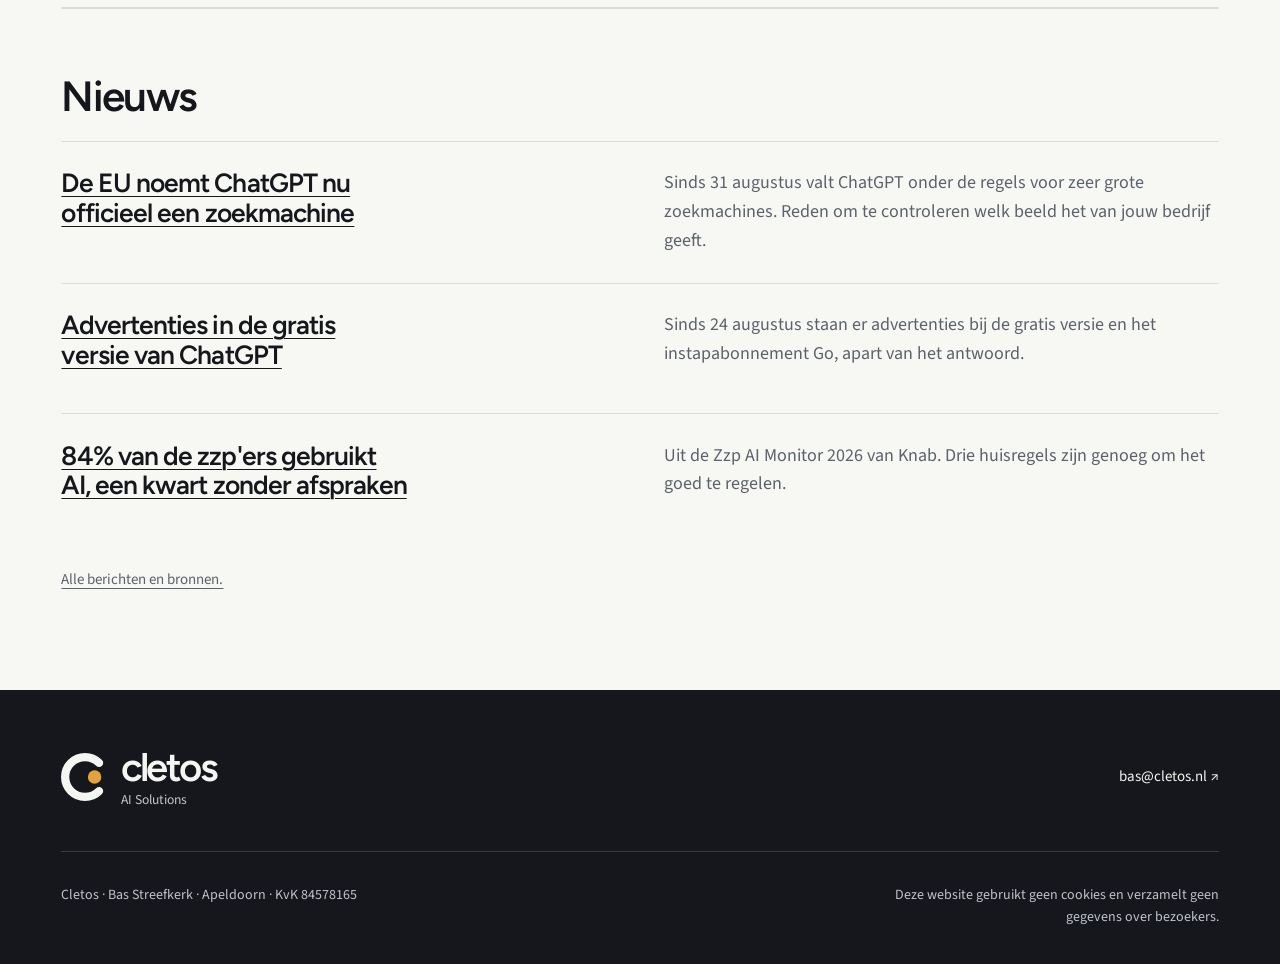
==== commit 245d9ed9: "Nieuwe vormgeving:   Codex-ontwerp met actuele teksten en samenwerkingsfoto" ====
--- a/index.html
+++ b/index.html
@@ -15,9 +15,12 @@
   <meta property="og:title" content="Cletos — AI Solutions, eerlijk gebouwd">
   <meta property="og:description" content="AI-advies, automatisering en AI-assistenten voor zzp'ers en bedrijven, plus elke maand het AI-nieuws dat ondernemers moeten weten. Bas Streefkerk, Apeldoorn.">
   <meta property="og:url" content="https://cletos.nl/">
-  <meta property="og:image" content="https://cletos.nl/assets/bas.jpg">
+  <meta property="og:image" content="https://cletos.nl/assets/og.png">
+  <meta property="og:image:width" content="1200">
+  <meta property="og:image:height" content="630">
+  <meta name="twitter:card" content="summary_large_image">
   <meta property="og:locale" content="nl_NL">
-  <link rel="stylesheet" href="styles.css?v=10">
+  <link rel="stylesheet" href="styles.css?v=merged-2">
   <script type="application/ld+json">
   {
     "@context": "https://schema.org",
@@ -29,7 +32,7 @@
         "alternateName": "Cletos AI-automatisering",
         "url": "https://cletos.nl/",
         "logo": "https://cletos.nl/assets/mark.svg",
-        "image": "https://cletos.nl/assets/bas.jpg",
+        "image": "https://cletos.nl/assets/og.png",
         "description": "AI-automatisering, AI-assistenten op eigen bedrijfsdocumenten en AI-zichtbaarheidsscans voor zzp'ers, bedrijven en organisaties. Maatwerk per opdracht, geschreven scope vooraf.",
         "telephone": "+31618654854",
         "email": "bas@cletos.nl",
@@ -70,45 +73,29 @@
   </script>
 </head>
 <body>
-
-<header class="top">
-  <a class="lockup" href="#top" aria-label="Cletos, naar boven">
-    <svg class="mark" viewBox="0 0 100 100" aria-hidden="true"><path d="M79.3 20.7 A41.4 41.4 0 1 0 79.3 79.3" fill="none" stroke="currentColor" stroke-width="17.2" stroke-linecap="round"/><circle cx="70" cy="50" r="14" fill="#E3A23B"/></svg>
+<a class="skip-link" href="#top">Naar de inhoud</a>
+<header class="site-header"><div class="header-inner"><a class="lockup" href="./" aria-label="Cletos, naar de startpagina">
+    <svg class="mark" viewbox="0 0 100 100" aria-hidden="true"><path d="M79.3 20.7 A41.4 41.4 0 1 0 79.3 79.3" fill="none" stroke="currentColor" stroke-width="17.2" stroke-linecap="round"></path><circle cx="70" cy="50" r="14" fill="#E3A23B"></circle></svg>
     <span class="stack"><span class="wordmark">cletos</span><span class="tagline">AI Solutions</span></span>
-  </a>
-    <nav aria-label="Pagina's">
+  </a><nav aria-label="Hoofdnavigatie">
     <a href="diensten/">Diensten</a>
     <a href="nieuws/">Nieuws</a>
     <a href="over-bas/">Over Bas</a>
     <a href="contact/">Contact</a>
-  </nav>
-</header>
-
-<main id="top">
-  <section class="hero">
-    <h1>Minder tijd kwijt aan terugkerend werk.</h1>
-    <p class="lead">Samen kijken we waar AI jouw bedrijf kan helpen, richten we passende oplossingen in en leren we je team ermee werken. Van advies tot automatisering en assistenten op je eigen documenten.</p>
-    <p class="lead">We beginnen met één concrete vraag. Vooraf spreken we af wat je krijgt, wat het kost en hoe we controleren of het werkt.</p>
-    <div class="actions">
-      <a class="button" href="tel:+31618654854">Bel 06 18 65 48 54</a>
-      <a class="button secondary" href="mailto:bas@cletos.nl?subject=Eerste%20gesprek&amp;body=Mijn%20bedrijf%3A%20%0A%0AWat%20me%20tijd%20kost%20of%20niet%20goed%20loopt%3A%20%0A%0AHoe%20vaak%20dat%20terugkomt%3A%20%0A%0AWanneer%20je%20me%20kunt%20bellen%3A%20">Mail bas@cletos.nl</a>
-    </div>
-  </section>
-
-  <section class="section" id="voor-wie">
-    <h2>Voor wie</h2>
+  </nav></div></header>
+<main id="top"><section class="hero-shell"><div class="container hero-grid"><div class="hero-copy"><h1>Minder tijd kwijt aan <em>terugkerend werk.</em></h1><p class="hero-intro">Samen kijken we waar AI jouw bedrijf kan helpen, richten we passende oplossingen in en leren we je team ermee werken. Van advies tot automatisering en assistenten op je eigen documenten.</p><p class="hero-intro">We beginnen met één concrete vraag. Vooraf spreken we af wat je krijgt, wat het kost en hoe we controleren of het werkt.</p><div class="actions">
+      <a class="button gold" href="tel:+31618654854">Bel 06 18 65 48 54</a>
+      <a class="button ghost" href="mailto:bas@cletos.nl?subject=Eerste%20gesprek&amp;body=Mijn%20bedrijf%3A%20%0A%0AWat%20me%20tijd%20kost%20of%20niet%20goed%20loopt%3A%20%0A%0AHoe%20vaak%20dat%20terugkomt%3A%20%0A%0AWanneer%20je%20me%20kunt%20bellen%3A%20">Mail bas@cletos.nl</a>
+    </div></div><figure class="hero-portrait collaboration-photo"><img src="assets/samenwerken.jpeg" alt="Samen aan het werk achter een laptop bij Cletos" width="1086" height="1448" fetchpriority="high"></figure></div></section><div class="container home-body"><section class="service-section" id="voor-wie"><div class="section-label"><h2>Voor wie</h2></div><div class="section-content">
+    
     <p>Van zzp'er tot organisatie met ruim honderd medewerkers. Ondernemers die eerst willen weten óf AI hen helpt, voordat ze iets kopen. Bedrijven waar alle vragen bij één persoon landen, of waar afspraken, facturen, bonnetjes en berichten kwijtraken tussen mail, WhatsApp en mappen. Organisaties die willen weten wat ChatGPT, Claude, Gemini en Perplexity over hen zeggen tegen iemand die klant wil worden, of ze daar bovenaan staan, en hoe ze daar komen.</p>
     <h3>En voor wie niet</h3>
     <p>Heb je genoeg aan een bestaand programma van twintig euro per maand, dan zeg ik dat aan de telefoon. Wil je daarna een uur advies over hoe je dat slim inricht, dan spreken we daar een prijs over af. Geen bouwtraject.</p>
     <p class="also"><a href="diensten/">Bekijk wat we samen kunnen doen.</a></p>
-  </section>
-
-  <section class="section" id="uit-een-scan">
-    <h2>Uit een scan</h2>
+  </div></section><section class="service-section report-section" id="uit-een-scan"><div class="section-label"><h2>Uit een scan</h2></div><div class="section-content">
+    
     <p>Op de vraag wat het kost om een kind te sponsoren, gaf Perplexity een tabel met elf organisaties, allemaal met een bedrag per maand. De organisatie waarvoor ik de scan deed stond er niet tussen. <a href="ai-zichtbaarheidsscan/">Zo meten we wat AI over jouw bedrijf zegt.</a></p>
-  </section>
-
-  <section class="section news" id="nieuws">
+  </div></section><section class="home-news" id="nieuws">
     <h2>Nieuws</h2>
     <div class="news-item">
       <h3><a href="nieuws/#dsa">De EU noemt ChatGPT nu officieel een zoekmachine</a></h3>
@@ -123,19 +110,11 @@
       <p>Uit de Zzp AI Monitor 2026 van Knab. Drie huisregels zijn genoeg om het goed te regelen.</p>
     </div>
     <p class="small"><a href="nieuws/">Alle berichten en bronnen.</a></p>
-  </section>
-</main>
-
-<footer>
-  <!-- 2 Korintiërs 13:13 -->
-  <div class="lockup footer-lockup" aria-hidden="true">
-    <svg class="mark" viewBox="0 0 100 100"><path d="M79.3 20.7 A41.4 41.4 0 1 0 79.3 79.3" fill="none" stroke="currentColor" stroke-width="17.2" stroke-linecap="round"/><circle cx="70" cy="50" r="14" fill="#E3A23B"/></svg>
+  </section></div></main>
+<footer class="site-footer"><!-- 2 Korintiërs 13:13 --><div class="container"><div class="footer-top"><a class="lockup" href="./" aria-label="Cletos, naar de startpagina">
+    <svg class="mark" viewbox="0 0 100 100"><path d="M79.3 20.7 A41.4 41.4 0 1 0 79.3 79.3" fill="none" stroke="currentColor" stroke-width="17.2" stroke-linecap="round"></path><circle cx="70" cy="50" r="14" fill="#E3A23B"></circle></svg>
     <span class="stack"><span class="wordmark">cletos</span><span class="tagline">AI Solutions</span></span>
-  </div>
-  <p>Cletos · Bas Streefkerk · Apeldoorn · KvK 84578165</p>
-  <p>Deze website gebruikt geen cookies en verzamelt geen gegevens over bezoekers.</p>
-</footer>
-
+  </a><a href="mailto:bas@cletos.nl?subject=Eerste%20gesprek&amp;body=Mijn%20bedrijf%3A%20%0A%0AWat%20me%20tijd%20kost%20of%20niet%20goed%20loopt%3A%20%0A%0AHoe%20vaak%20dat%20terugkomt%3A%20%0A%0AWanneer%20je%20me%20kunt%20bellen%3A%20">bas@cletos.nl <span aria-hidden="true">↗</span></a></div><div class="footer-bottom"><p>Cletos · Bas Streefkerk · Apeldoorn · KvK 84578165</p><p>Deze website gebruikt geen cookies en verzamelt geen gegevens over bezoekers.</p></div></div></footer>
 <script>console.log("Johannes 16:13");</script>
 </body>
 </html>
--- a/styles.css
+++ b/styles.css
@@ -1,211 +1,64 @@
-/* Cletos — één pagina. Kleuren en letters volgen het logo: inkt, goud, papier. */
+/* Lokale Cletos-ontwerpversie. Statische HTML, gedeelde stijl, geen scripts. */
+:root{--ink:#15171c;--dark:#1e2128;--gold:#e3a23b;--gold-text:#87530b;--paper:#f5f5f2;--white:#fff;--muted:#5b626c;--line:#d9dcd9;--display:"Figtree","Segoe UI",system-ui,sans-serif;--body:"Source Sans 3","Segoe UI",system-ui,sans-serif;--page:1240px;--gutter:clamp(1.25rem,4.8vw,4.5rem)}
+*{box-sizing:border-box}html{color-scheme:light;scroll-padding-top:2rem}body{margin:0;background:var(--paper);color:var(--ink);font-family:var(--body);font-size:1.125rem;line-height:1.6;-webkit-font-smoothing:antialiased}img{max-width:100%;display:block}a{color:inherit;text-underline-offset:4px;text-decoration-thickness:1px}a:hover{color:var(--gold-text)}button,a,summary{-webkit-tap-highlight-color:transparent}a:focus-visible,summary:focus-visible{outline:3px solid #87530b;outline-offset:5px}.site-header a:focus-visible,.hero-shell a:focus-visible,.site-footer a:focus-visible,.contact-band a:focus-visible,.contact-card a:focus-visible{outline-color:var(--gold)}.container{width:min(100% - 2 * var(--gutter),var(--page));margin-inline:auto}h1,h2,h3{font-family:var(--display);font-weight:600;line-height:1.12;letter-spacing:-.035em;text-wrap:balance}h1{font-size:clamp(2.6rem,5.8vw,5.1rem);margin:0 0 1.7rem}h2{font-size:clamp(2rem,3.3vw,3rem);margin:0 0 1.3rem}h3{font-size:1.4rem;margin:0 0 .9rem}p{margin:0 0 1.1rem}strong{font-weight:600}.eyebrow{font-family:var(--display);font-size:.875rem;font-weight:600;line-height:1.5;letter-spacing:.08em;text-transform:uppercase;margin:0 0 1.5rem}.small{font-size:.9375rem;color:var(--muted)}.skip-link{position:absolute;left:1rem;top:-8rem;padding:1rem;background:var(--gold);color:var(--ink);z-index:9}.skip-link:focus{top:1rem}
+/* Header */
+.site-header{background:var(--ink);color:var(--paper)}.header-inner{width:min(100% - 2 * var(--gutter),var(--page));margin:auto;display:flex;align-items:center;justify-content:space-between;gap:2.4rem;min-height:108px;border-bottom:1px solid #ffffff24}.lockup{display:inline-flex;align-items:center;gap:.7rem;text-decoration:none;flex-shrink:0}.lockup:hover{color:inherit}.mark{width:2.85rem;height:2.85rem;flex-shrink:0}.stack{display:flex;flex-direction:column;gap:.36rem}.wordmark{font-family:var(--display);font-weight:600;font-size:2.25rem;line-height:1;letter-spacing:-.065em}.tagline{font-size:.75rem;line-height:1.1;color:#c2c4c8}.header-inner nav{display:flex;gap:clamp(1rem,2.5vw,2.2rem);margin-left:auto}.header-inner nav a{font-size:1rem;text-decoration:none;color:#d4d5d7;padding:.65rem 0;white-space:nowrap}.header-inner nav a:hover,.header-inner nav a[aria-current]{color:var(--gold)}.header-inner nav a[aria-current]{text-decoration:underline;text-underline-offset:8px}.header-cta{font-family:var(--display);font-size:.9375rem;text-decoration:none;border:1px solid #ffffff66;display:flex;align-items:center;gap:1.8rem;padding:.8rem 1.1rem;border-radius:3px}.header-cta:hover{background:var(--gold);border-color:var(--gold);color:var(--ink)}
+/* Hero */
+.hero-shell{background:var(--ink);color:var(--paper)}.hero-grid{display:grid;grid-template-columns:minmax(0,1.4fr) minmax(0,.85fr);gap:clamp(2.5rem,5.5vw,5.5rem);padding-top:clamp(3rem,5.5vw,5.2rem);padding-bottom:4.2rem;align-items:center}.hero-copy .eyebrow{color:#d5d6d9;display:flex;align-items:center;gap:.8rem;margin-bottom:1.6rem}.short-line{display:block;width:27px;height:2px;background:var(--gold)}.hero-copy h1{font-size:clamp(3.1rem,5.5vw,5.1rem);line-height:1.035;letter-spacing:-.052em;margin-bottom:1.7rem;text-wrap:initial}.hero-copy h1>span{color:var(--gold)}.hero-intro{max-width:44ch;color:#d0d2d7;font-size:1.1875rem;line-height:1.55;margin-bottom:1.9rem}.actions{display:flex;align-items:center;gap:1.5rem;flex-wrap:wrap;margin-bottom:1rem}.button{display:inline-flex;gap:1.65rem;align-items:center;justify-content:center;padding:.9rem 1.25rem;background:var(--ink);color:#fff;border:1px solid var(--ink);border-radius:3px;font-family:var(--display);font-size:1rem;font-weight:600;text-decoration:none;line-height:1.5;min-height:48px}.button:hover{background:var(--dark);color:#fff}.button.gold{background:var(--gold);border-color:var(--gold);color:var(--ink)}.button.gold:hover{background:#f2b653;border-color:#f2b653}.text-link{display:inline-flex;align-items:center;gap:.75rem;font-family:var(--display);font-size:1rem;font-weight:600;text-decoration:none;min-height:44px}.hero-shell .text-link:hover{color:var(--gold)}.text-link:hover{text-decoration:underline}.hero-note{font-size:.875rem;color:#b3b7c0;margin:1.15rem 0 0}.hero-portrait{margin:0;position:relative;align-self:center}.hero-portrait>img{width:100%;height:auto;aspect-ratio:4/4.65;object-fit:cover;object-position:50% 36%;border-radius:3px 3px 0 0}.hero-portrait figcaption{background:#252831;padding:1.25rem;display:flex;align-items:center;justify-content:space-between;gap:1rem;border-bottom:2px solid var(--gold)}.hero-portrait figcaption strong{font-family:var(--display);font-size:1.0625rem;display:block}.hero-portrait figcaption span span{font-size:.875rem;color:#c3c7cf;display:block;max-width:26ch;line-height:1.45;margin-top:.3rem}.hero-portrait figcaption svg{width:2.1rem;height:2.1rem;flex-shrink:0}.hero-bottom{border-top:1px solid #ffffff24;padding-block:1.25rem;display:flex;justify-content:space-between;gap:1rem;color:#bfc3ca;font-size:.875rem}.hero-bottom p{margin:0}
+/* Services */
+.home-section{padding-block:5.6rem}.section-heading{display:flex;align-items:end;justify-content:space-between;gap:2rem;margin-bottom:2.7rem}.section-heading h2{margin-bottom:0}.section-heading .eyebrow{color:var(--muted);margin-bottom:1rem}.section-heading>.text-link{flex-shrink:0}.service-grid{display:grid;grid-template-columns:repeat(3,minmax(0,1fr));gap:1.3rem}.service-card{padding:1.7rem;background:#fff;border:1px solid var(--line);border-radius:4px;display:flex;flex-direction:column;position:relative;transition:border-color .2s,transform .2s}.service-card:hover{border-color:#a6aaa5;transform:translateY(-3px)}.card-top{display:flex;gap:.7rem;align-items:center;margin-bottom:2.4rem;font-size:.875rem;color:var(--muted)}.card-number{font-family:var(--display);color:var(--gold-text);font-size:1rem;border-right:1px solid var(--line);padding-right:.7rem}.service-card h3{font-size:clamp(1.3rem,1.9vw,1.8rem);line-height:1.18;margin-bottom:1.1rem}.service-card h3 a{text-decoration:none}.service-card>p{font-size:1.0625rem;color:var(--muted);line-height:1.55;margin-bottom:2rem}.card-bottom{margin-top:auto;border-top:1px solid var(--line);padding-top:1.25rem;display:flex;align-items:center;justify-content:space-between;gap:1rem}.from{font-size:.875rem;color:var(--muted);display:block}.card-bottom strong{font-family:var(--display);font-size:1.8rem;line-height:1.4}.card-bottom small{font-size:.875rem;display:block;color:var(--muted)}.round-link{border:1px solid var(--line);border-radius:50%;width:44px;height:44px;display:flex;align-items:center;justify-content:center;font-size:1.5rem;text-decoration:none;flex-shrink:0}.round-link:hover{background:var(--ink);border-color:var(--ink);color:var(--gold)}.service-footnote{display:flex;justify-content:space-between;gap:1rem;font-size:.875rem;color:var(--muted);margin-top:1.3rem}.service-footnote p{margin:0}.service-footnote a{color:var(--ink)}
+/* Approach */
+.approach-section{background:#e9ebe7;padding:5.4rem 0}.approach-grid{display:grid;grid-template-columns:1fr 1fr;gap:6rem;align-items:start}.approach-grid>div>p:not(.eyebrow){color:var(--muted);max-width:39ch}.approach-grid .text-link{margin-top:.7rem}.approach-steps{list-style:none;counter-reset:steps;padding:0;margin:0}.approach-steps li{display:grid;grid-template-columns:2.7rem 1fr;gap:1.2rem;padding:1.45rem 0;border-top:1px solid #c7cbc5}.approach-steps li:first-child{padding-top:0;border-top:0}.step-number{color:var(--gold-text);font-family:var(--display);font-size:1rem;padding-top:.15rem}.approach-steps h3{font-size:1.25rem;margin-bottom:.6rem}.approach-steps p{font-size:1.0625rem;color:var(--muted);margin:0;line-height:1.5}.news-section .section-heading{align-items:end}.news-rows>a{display:grid;grid-template-columns:11rem 1fr 2rem;align-items:center;gap:2rem;border-top:1px solid var(--line);padding:1.6rem 0;text-decoration:none}.news-rows>a:last-child{border-bottom:1px solid var(--line)}.news-category{font-size:.875rem;color:var(--muted)}.news-rows h3{font-size:1.25rem;line-height:1.4;letter-spacing:-.015em;margin:0}.news-rows>a>span:last-child{font-size:1.5rem}.home-contact{margin-bottom:5.5rem}
+/* Shared contact and footer */
+.contact-band{background:var(--ink);color:var(--paper);padding:clamp(1.7rem,4vw,3.6rem);display:grid;grid-template-columns:1fr 1fr;gap:3.5rem;border-radius:4px}.contact-band h2{font-size:clamp(2rem,3.7vw,3.4rem)}.contact-band .eyebrow{color:var(--gold)}.contact-band p:not(.eyebrow){color:#c3c7cf}.contact-band>div>p:last-child{margin-bottom:0}.contact-options{align-self:center}.contact-options>a{display:grid;grid-template-columns:1fr auto;padding:1.25rem 0;border-bottom:1px solid #ffffff36;text-decoration:none}.contact-options>a>span:first-child{font-size:.875rem;color:#c3c7cf}.contact-options>a>strong{grid-column:1;font-family:var(--display);font-size:clamp(1.125rem,2vw,1.55rem);overflow-wrap:anywhere}.contact-options>a>span:last-child{grid-column:2;grid-row:1/3;align-self:center;font-size:1.4rem}.contact-options>a:hover{color:var(--gold)}.contact-options>p{font-size:.875rem;margin-top:1.15rem}.site-footer{background:var(--ink);color:var(--paper);padding:3rem 0 2.2rem}.footer-top{display:flex;gap:2rem;justify-content:space-between;align-items:center;padding-bottom:2.3rem;border-bottom:1px solid #ffffff26}.footer-top>p{margin:0;color:#bfc3ca;font-size:1rem}.footer-top>a:last-child{font-size:.9375rem;text-decoration:none}.site-footer a:hover{color:var(--gold)}.footer-bottom{display:grid;grid-template-columns:1fr 1.2fr 1fr;gap:2rem;margin-top:2rem;color:#bfc3ca;font-size:.875rem}.footer-bottom p{margin:0}.footer-bottom p:last-child{text-align:right}
+/* Existing inner pages */
+.page-intro{padding:4.5rem 0 3rem}.page-intro .eyebrow{color:var(--muted)}.lead{font-size:clamp(1.2rem,1.9vw,1.4rem);line-height:1.5;max-width:54ch;color:var(--muted)}.subpage{padding-top:3rem;padding-bottom:5rem}.subpage>h1{max-width:21ch;margin-top:1rem;font-size:clamp(2.5rem,4.8vw,4.4rem)}.subpage>.eyebrow{margin-top:1.5rem}.subpage>.lead{margin-bottom:2rem}.crumb{font-size:.875rem;color:var(--muted);margin:0 0 2rem}.crumb a{text-decoration:none}.crumb a:after{content:' /';padding-left:1rem;color:var(--muted)}.subpage>.section{max-width:790px;padding-top:2.4rem;margin-top:2.4rem;border-top:1px solid var(--line)}.subpage>.section h2{font-size:clamp(1.7rem,2.6vw,2.2rem)}.subpage>.section p{max-width:70ch}.subpage>.contact-band{margin-top:4rem}.steps,.checks{padding-left:1.4rem;margin:1rem 0}.steps li,.checks li{padding-left:.4rem;margin-bottom:.85rem}.steps li::marker,.checks li::marker{color:var(--gold-text);font-weight:600}.subpage .about{display:grid;grid-template-columns:minmax(210px,.75fr) minmax(0,1.4fr);gap:4rem;max-width:1100px}.about .portrait{width:100%;height:auto;aspect-ratio:4/5;object-fit:cover;border-radius:3px}.about h2{margin-bottom:1.6rem}.faq-item{padding:1.2rem 0;border-bottom:1px solid var(--line)}.faq-item summary{cursor:pointer;font-family:var(--display);font-size:1.125rem;font-weight:600;line-height:1.45;padding-right:1rem}.faq-item summary::marker{color:var(--gold-text)}.faq-item>p{margin:1rem 0 0;color:var(--muted)}.news-item{padding:2rem 0;border-top:1px solid var(--line)}.news-item:first-child{border-top:0}.news-item h2,.news-item h3{margin-bottom:1rem}.news-item .date,.news-item .bron{font-size:.9375rem;color:var(--muted)}.news-item .betekent{border-left:3px solid var(--gold);padding-left:1rem;margin:1.3rem 0}.subpage .news{max-width:850px}.also{font-size:1rem;color:var(--muted);margin:1.5rem 0}.more{display:inline-block;margin-top:.5rem;font-weight:600}.aside{color:var(--muted)}
+/* Services and contact pages */
+.services-page{padding-bottom:5rem}.offer-note{margin-top:1.3rem;border-left:3px solid var(--gold);padding:1rem 1.4rem;background:#eeeae1;font-size:1rem}.offer-note p{margin:.25rem 0 0}.advice-row{display:grid;grid-template-columns:1.2fr 1fr;gap:4rem;border-top:1px solid var(--line);border-bottom:1px solid var(--line);padding:3rem 0;margin-top:4rem}.advice-row p:not(.eyebrow){color:var(--muted);max-width:52ch;margin-bottom:0}.advice-row h2{font-size:2.1rem}.advice-rates{display:flex;gap:2.8rem;align-items:center;justify-content:flex-end}.advice-rates p{display:flex;flex-direction:column}.advice-rates strong{font-family:var(--display);font-size:2.6rem;color:var(--ink);line-height:1.3}.advice-rates span{font-size:1rem}.evidence-section{margin:4.5rem 0}.evidence-grid{display:grid;grid-template-columns:repeat(3,minmax(0,1fr));gap:2.5rem;margin-top:2.5rem}.evidence-grid article{border-top:1px solid var(--line);padding-top:1.6rem}.evidence-grid h3{font-size:1.4rem;margin-top:1rem}.evidence-grid p{font-size:1.0625rem;color:var(--muted)}.evidence-grid a{font-size:1rem}.evidence-label{font-size:.875rem;color:var(--gold-text)}.contact-page{padding-bottom:5rem}.contact-grid{display:grid;grid-template-columns:1fr 1fr;gap:5rem;align-items:start}.contact-card{background:var(--ink);color:var(--paper);padding:2rem;border-radius:3px}.contact-card .eyebrow{color:var(--gold);margin-bottom:1rem}.contact-primary{display:grid;grid-template-columns:1fr auto;border-bottom:1px solid #ffffff36;padding:1.4rem 0;text-decoration:none;column-gap:1rem}.contact-primary>span:first-child{font-size:.875rem;color:#c3c7cf}.contact-primary strong{grid-column:1;font-family:var(--display);font-size:clamp(1.25rem,2.2vw,1.8rem);overflow-wrap:anywhere}.contact-primary>span:last-child{grid-column:2;grid-row:1/3;align-self:center;font-size:1.5rem}.contact-primary:hover{color:var(--gold)}.contact-person{display:flex;gap:1rem;align-items:center;margin-top:2rem}.contact-person img{border-radius:3px;width:56px;height:64px;object-fit:cover}.contact-person p{font-size:.875rem;color:#c3c7cf;line-height:1.5;margin:0}.contact-person strong{color:var(--paper);font-size:1rem}.contact-card>.small{color:#c3c7cf;margin:1.5rem 0 0}.first-call{padding-top:1rem}.first-call h2{font-size:2.1rem}.first-call p,.first-call li{color:var(--muted)}.first-call .steps{margin:2rem 0}.contact-details{display:grid;grid-template-columns:1fr 1fr 1fr;gap:3rem;margin-top:4rem;padding-top:3rem;border-top:1px solid var(--line)}.contact-details h2{font-size:1.6rem}.contact-details p{font-size:1rem;color:var(--muted)}
+/* Responsive */
+@media(min-width:1500px){.hero-copy h1{font-size:5.45rem}.hero-grid{grid-template-columns:minmax(0,1.5fr) minmax(0,.9fr)}}
+@media(max-width:1050px){.header-cta{display:none}.header-inner{gap:1.5rem}.hero-grid{grid-template-columns:minmax(0,1.2fr) minmax(0,.85fr);gap:2.5rem}.hero-copy h1{font-size:clamp(3rem,5.5vw,4.1rem)}.hero-grid .actions{gap:1rem}.hero-grid .text-link{font-size:.9375rem}.hero-portrait figcaption{padding:1rem}.hero-portrait figcaption svg{display:none}.approach-grid{gap:3rem}.service-card{padding:1.25rem}.card-top{gap:.5rem;font-size:.8125rem}.footer-top>p{display:none}.contact-grid{gap:3rem}.contact-band{gap:2rem}.subpage .about{gap:2.5rem}.news-rows>a{grid-template-columns:9.5rem 1fr 1.5rem;gap:1.2rem}.section-heading>.text-link{font-size:.9375rem}}
+@media(max-width:760px){.header-inner{min-height:auto;padding-block:1.2rem;flex-wrap:wrap;gap:1rem}.header-inner .mark{width:2.4rem;height:2.4rem}.wordmark{font-size:2rem}.header-inner nav{width:100%;justify-content:space-between;gap:.7rem;order:2;margin:0}.header-inner nav a{font-size:.9375rem;padding:.35rem 0}.hero-grid{grid-template-columns:1fr;padding-top:2.5rem;padding-bottom:2.5rem;gap:2.8rem}.hero-copy h1{font-size:clamp(2.75rem,9.3vw,4.4rem);line-height:1.04}.hero-intro{font-size:1.125rem;max-width:46ch}.hero-portrait{max-width:420px;width:100%;justify-self:center}.hero-portrait>img{aspect-ratio:4/3.9;object-position:50% 32%}.hero-portrait figcaption svg{display:block}.hero-bottom{font-size:.8125rem;flex-wrap:wrap;gap:.35rem}.home-section{padding-block:3.4rem}.section-heading{align-items:start;flex-direction:column;gap:1rem;margin-bottom:1.75rem}.service-grid{grid-template-columns:1fr;gap:1rem}.service-card{padding:1.5rem}.card-top{margin-bottom:1.5rem;font-size:.875rem}.service-card h3{font-size:1.6rem}.service-card h3 br{display:none}.service-card>p{max-width:53ch;margin-bottom:1.5rem}.service-footnote{flex-direction:column;gap:.5rem}.approach-section{padding-block:3.4rem}.approach-grid{grid-template-columns:1fr;gap:2.5rem}.approach-steps li{grid-template-columns:2rem 1fr}.news-rows>a{grid-template-columns:1fr 1.5rem;gap:.65rem;padding:1.35rem 0}.news-category{grid-column:1}.news-rows h3{grid-column:1;font-size:1.15rem}.news-rows>a>span:last-child{grid-column:2;grid-row:1/3}.contact-band{grid-template-columns:1fr;gap:1.2rem}.contact-band h2{font-size:2.2rem}.contact-band .eyebrow{font-size:.8125rem}.contact-options>a>strong{font-size:1.25rem}.home-contact{margin-bottom:3.4rem}.footer-top{flex-direction:column;align-items:start;gap:1.5rem}.footer-bottom{grid-template-columns:1fr;gap:1.25rem}.footer-bottom p:last-child{text-align:left}.page-intro{padding:3rem 0 2rem}.page-intro h1{font-size:clamp(2.4rem,7.8vw,3.6rem)}.subpage{padding-top:2rem;padding-bottom:3.5rem}.subpage>h1{font-size:clamp(2.4rem,7.8vw,3.6rem)}.subpage>.section{margin-top:2rem;padding-top:2rem}.subpage .about{grid-template-columns:1fr;gap:2rem}.about .portrait{max-width:320px}.subpage>.contact-band{margin-top:3rem}.advice-row{grid-template-columns:1fr;gap:1.5rem;margin-top:2.5rem;padding-block:2rem}.advice-rates{justify-content:flex-start;gap:3rem}.advice-rates strong{font-size:2rem}.evidence-section{margin-block:3rem}.evidence-grid{grid-template-columns:1fr;gap:2rem}.evidence-grid article{padding-top:1.25rem}.services-page{padding-bottom:3.4rem}.contact-grid{grid-template-columns:1fr;gap:2.3rem}.contact-card{padding:1.5rem}.contact-primary strong{font-size:1.3rem}.contact-details{grid-template-columns:1fr;gap:1rem;margin-top:2.5rem;padding-top:2rem}.contact-details h2{margin-bottom:.25rem}.contact-page{padding-bottom:3.4rem}}
+@media(max-width:370px){.hero-copy h1{font-size:2.55rem}.hero-copy .eyebrow{font-size:.8125rem}.button{width:100%;gap:1rem}.hero-grid .actions{gap:.5rem}.contact-options>a>strong,.contact-primary strong{font-size:1.125rem}}
+@media(prefers-reduced-motion:no-preference){html{scroll-behavior:smooth}.button,.round-link,.header-cta{transition:background .18s,color .18s,border-color .18s}}
+@media(prefers-reduced-motion:reduce){.service-card{transition:none}.service-card:hover{transform:none}}
+@media print{.site-header,.site-footer,.contact-band,.hero-portrait,.skip-link{display:none}.hero-shell,.contact-card{background:white;color:#15171c}.hero-copy h1>span,.hero-intro,.hero-note{color:#15171c}.hero-grid,.service-grid,.approach-grid{display:block}.container{width:100%}.home-section{padding-block:1.5rem}a{color:inherit}.service-card{break-inside:avoid;margin-bottom:1rem}}
 
-:root {
-  --paper: #F5F5F2;
-  --ink: #15171C;
-  --pine: #15171C;        /* knoppen en accenten: inkt */
-  --pine-deep: #2A2E38;   /* hover */
-  --gold: #E3A23B;        /* alleen de punt en kleine markeringen */
-  --gold-text: #9A6212;   /* goud dat leesbaar is als tekst */
-  --moss: #EAEBE7;
-  --stone: #5B6472;
-  --line: #DADCD8;
-  --display: "Figtree", "Segoe UI", system-ui, sans-serif;
+.service-process{margin:4rem 0;padding-top:2.5rem;border-top:1px solid var(--line)}.service-process .steps{display:grid;grid-template-columns:1fr 1fr;gap:1rem 3rem;max-width:1000px}.service-process .steps li{max-width:48ch}.service-process h2{font-size:2.1rem}@media(max-width:760px){.service-process{margin:3rem 0}.service-process .steps{grid-template-columns:1fr;gap:.5rem}}
 
-  --measure: 62ch;
-  --page: 1040px;
-  --gutter: clamp(1.25rem, 5vw, 3rem);
-}
+/* Cletos — tweede ontwerpronde. Redactionele typografie en dienstpagina’s. */
+:root{--editorial:Georgia,"Times New Roman",serif;--gold-soft:#eedec0;--line-soft:#e1e2de}
+body{background:#f7f7f3}h1 em{font-family:var(--editorial);font-weight:400;letter-spacing:-.065em;line-height:1.12}h2{letter-spacing:-.04em}.eyebrow{font-size:.8125rem;letter-spacing:.115em}.button,.header-cta{border-radius:999px}.button{padding:.95rem 1.45rem;gap:2rem}.header-cta{padding:.65rem 1.15rem}.header-inner{min-height:98px}.header-inner .mark{width:2.55rem;height:2.55rem}.header-inner .wordmark{font-size:2.05rem}.header-inner nav{gap:2rem}.header-inner nav a{font-size:.9375rem}.header-inner .tagline{font-size:.75rem}.hero-grid{padding-top:4.7rem;padding-bottom:3.5rem;grid-template-columns:minmax(0,1.45fr) minmax(0,.85fr);align-items:center}.hero-copy h1{font-size:clamp(3.4rem,5.75vw,5.4rem);font-weight:600;letter-spacing:-.058em}.hero-copy h1 em{display:block;color:var(--gold);font-size:.95em;margin-top:.1em}.hero-intro{max-width:41ch;line-height:1.65}.hero-copy .eyebrow{font-size:.8125rem}.hero-portrait{max-width:405px;width:100%;justify-self:end}.hero-portrait>img{border-radius:190px 190px 5px 5px;aspect-ratio:4/4.5;object-position:50% 35%}.hero-portrait figcaption{padding:1.35rem .1rem .1rem;background:transparent;border-bottom:0}.hero-portrait figcaption span span{max-width:30ch}.hero-portrait figcaption strong{font-size:1.0625rem}.hero-portrait figcaption svg{width:2rem;height:2rem}.hero-bottom{padding-block:1.3rem}.hero-bottom p:first-child{color:#e0e1e3}.home-section{padding-block:6rem}.section-heading{margin-bottom:3rem}.section-heading .eyebrow{margin-bottom:.9rem}.section-heading h2{font-size:clamp(2.15rem,3.65vw,3.35rem)}.home-section .section-heading>.text-link{font-weight:400;border-bottom:1px solid #a5aaa4;min-height:38px}.home-section .section-heading>.text-link:hover{text-decoration:none;border-color:var(--gold-text)}
+/* Diensten zijn een leesbare lijst, met vaste posities voor inhoud en prijs. */
+.service-list{border-top:1px solid #adb3aa}.service-row{display:grid;grid-template-columns:60px minmax(0,1.05fr) minmax(0,1.2fr) minmax(145px,.65fr);align-items:center;gap:2.1rem;padding:2.3rem 0;border-bottom:1px solid var(--line);transition:background .2s}.service-index{font-family:var(--editorial);font-size:2.35rem;color:var(--gold-text);font-style:italic;align-self:start;line-height:1.1;padding-top:.1rem}.service-name>p{font-size:.8125rem;color:var(--muted);letter-spacing:.045em;margin:0 0 .6rem}.service-name h3{font-size:clamp(1.35rem,2.05vw,1.85rem);font-weight:600;line-height:1.22;letter-spacing:-.035em;margin:0}.service-name h3 a{text-decoration:none}.service-summary{color:var(--muted);font-size:1.0625rem;line-height:1.6;margin:0;max-width:34ch}.service-row-end{display:flex;align-items:center;justify-content:space-between;gap:1.5rem;text-decoration:none}.service-row-end strong{display:block;font-family:var(--display);font-size:1.6rem;font-weight:600;white-space:nowrap}.service-row-end small{display:block;font-size:.8125rem;line-height:1.5;color:var(--muted);white-space:nowrap}.row-arrow{border:1px solid #c9cfc5;border-radius:50%;width:43px;height:43px;display:flex;align-items:center;justify-content:center;flex-shrink:0;font-size:1.4rem;transition:background .2s,color .2s}.service-row-end:hover .row-arrow{color:var(--gold);background:var(--ink);border-color:var(--ink)}.service-footnote{margin-top:1.5rem}.approach-section{background:#eceee8;padding-block:5.8rem}.approach-grid h2{font-size:clamp(2.2rem,3.4vw,3.25rem)}.approach-steps li{padding:1.7rem 0}.approach-steps li:first-child{padding-top:0}.step-number{font-family:var(--editorial);font-size:1.7rem;font-weight:400;font-style:italic;line-height:1}.approach-steps{border-left:1px solid #cdd1c8;padding-left:2.5rem}.approach-steps h3{font-size:1.3rem}.news-rows>a{padding-block:1.9rem}.news-rows h3{font-size:1.35rem}.news-rows>a:hover h3{text-decoration:underline;text-decoration-thickness:1px;text-underline-offset:5px}.contact-band{border-radius:5px;position:relative;padding:3.9rem}.contact-band h2{font-size:clamp(2.3rem,4.2vw,3.7rem);font-weight:600}.contact-options>a{padding-block:1.45rem}.contact-options>a>strong{font-size:clamp(1.2rem,2.2vw,1.7rem)}.footer-top{padding-bottom:2.7rem}.site-footer{padding-top:3.6rem}.site-footer .wordmark{font-size:2.5rem}.site-footer .mark{width:3rem;height:3rem}
+/* Drie dienstpagina’s, elk met een eigen inhoudelijk schema in de opening. */
+.service-page{background:#f7f7f3}.service-hero{background:var(--ink);color:var(--paper);padding-top:1.8rem}.service-crumb{display:flex;align-items:center;gap:.75rem;flex-wrap:wrap;font-size:.8125rem;color:#b9bec7;margin:0 0 3.5rem}.service-crumb a{text-decoration:none}.service-crumb a:hover{color:var(--gold)}.service-crumb>span:last-child{color:#e0e2e7}.service-hero-grid{display:grid;grid-template-columns:minmax(0,1.3fr) minmax(0,.85fr);gap:5rem;align-items:center;padding-bottom:4.2rem}.service-intro .eyebrow{color:var(--gold);margin-bottom:1.5rem}.eyebrow-divider{padding-inline:.55rem;color:#858b95}.service-intro h1{font-size:clamp(3rem,5.3vw,5.15rem);line-height:1.05;font-weight:600;letter-spacing:-.058em;margin:0 0 1.75rem}.service-intro h1 em{color:var(--gold)}.service-lead{color:#cdd1d8;font-size:1.1875rem;line-height:1.65;max-width:47ch;margin-bottom:2.15rem}.service-start{display:flex;align-items:center;gap:1.6rem;flex-wrap:wrap}.service-start .button{font-size:.9375rem;gap:1.2rem;padding-inline:1.2rem}.hero-price{padding-left:1.4rem;border-left:1px solid #ffffff36;line-height:1.35}.hero-price>span{font-size:.875rem;color:#c3c7cf}.hero-price strong{font-family:var(--display);color:var(--paper);font-size:1.45rem;margin-left:.25rem}.hero-price small{font-size:.75rem;color:#c3c7cf;display:block;margin-top:.3rem;max-width:26ch}.service-intro .hero-note{font-size:.8125rem;margin-top:1.35rem}.service-facts{list-style:none;display:grid;grid-template-columns:repeat(3,minmax(0,1fr));padding:1.5rem 0;margin:0;border-top:1px solid #ffffff24;color:#d3d5dc;font-size:.875rem}.service-facts li{padding-right:1rem}.service-facts li+li{border-left:1px solid #ffffff30;padding-left:2rem}.service-facts li:before{content:'✓';color:var(--gold);margin-right:.65rem;font-size:.875rem}.service-hero a:focus-visible{outline-color:var(--gold)}
+/* De methode is uitleg, zonder verzonnen dashboards of meetresultaten. */
+.method-panel{background:#252931;border:1px solid #454b55;border-radius:7px;padding:1.7rem 1.7rem 0;box-shadow:0 22px 45px #00000025;position:relative}.method-heading{display:flex;justify-content:space-between;align-items:center;gap:1rem;border-bottom:1px solid #ffffff25;padding-bottom:1rem;margin-bottom:1.6rem}.method-label{font-size:.75rem;color:#c4c9d1}.method-brand{font-family:var(--display);font-size:1.25rem;font-weight:600;letter-spacing:-.04em}.method-brand>span{color:var(--gold)}.method-panel h2{font-family:var(--editorial);font-size:1.9rem;font-weight:400;letter-spacing:-.04em;max-width:17ch;line-height:1.2;margin-bottom:1.65rem}.method-layers{list-style:none;margin:0;padding:0 0 1.45rem}.method-layers li{display:grid;grid-template-columns:2.1rem 1fr;gap:1rem;position:relative;padding:0 0 1.25rem}.method-layers li:last-child{padding-bottom:0}.method-layers li:not(:last-child):after{content:'';position:absolute;left:1rem;top:2.1rem;bottom:0;width:1px;background:#535863}.layer-index{display:flex;align-items:center;justify-content:center;font-family:var(--display);font-size:.75rem;line-height:1;width:2.1rem;height:2.1rem;border:1px solid #626772;border-radius:50%;color:var(--gold);background:#252931;z-index:1}.method-layers strong{font-family:var(--display);font-size:.9375rem;font-weight:600;line-height:1.3;display:block;margin-bottom:.3rem}.method-layers p{font-size:.875rem;color:#c3c8d0;line-height:1.4;margin:0;max-width:30ch}.method-ending{border-top:1px solid #ffffff26;display:flex;justify-content:space-between;gap:1rem;padding:1rem 0;font-size:.75rem;color:#c3c8d0}.method-ending>span:last-child{color:var(--gold);font-size:1rem}.service-jumps{background:#eeefe9;border-bottom:1px solid var(--line);position:sticky;top:0;z-index:5}.service-jumps>div{display:flex;gap:2.5rem;align-items:center;min-height:68px}.service-jumps a{display:inline-flex;align-items:center;min-height:44px;text-decoration:none;font-size:.9375rem;color:#505961}.service-jumps a:hover{color:var(--gold-text);text-decoration:underline;text-underline-offset:5px}.service-body{padding-bottom:5rem}.service-section{display:grid;grid-template-columns:240px minmax(0,1fr);gap:4.5rem;padding:3.8rem 0;border-bottom:1px solid var(--line);scroll-margin-top:5.8rem}.section-label{display:flex;flex-direction:column;align-items:start;gap:.85rem}.section-index{font-family:var(--editorial);font-style:italic;color:var(--gold-text);font-size:1.1rem;line-height:1}.section-label h2{font-family:var(--display);font-size:1.85rem;font-weight:600;line-height:1.17;margin:0;max-width:14ch}.section-content{min-width:0;max-width:850px}.section-content>p{font-size:1.125rem;color:#424a52;line-height:1.75;max-width:66ch}.section-content>p:last-child{margin-bottom:0}.section-content .checks{color:#424a52}.section-content .checks li{margin-bottom:1rem}.delivery-list{list-style:none;display:grid;grid-template-columns:1fr 1fr;gap:1.4rem;padding:0;margin:0}.delivery-list>li{border-top:1px solid #aeb6a9;padding:1.2rem 0 0;display:flex;flex-direction:column;gap:1rem;font-size:1.0625rem;line-height:1.65;color:#424a52}.delivery-number{font-family:var(--editorial);font-size:1.9rem;color:var(--gold-text);font-weight:400;font-style:italic;line-height:1}.process-list{counter-reset:process;list-style:none;display:grid;grid-template-columns:1fr 1fr;gap:2rem;padding:0;margin:0}.process-list li{counter-increment:process;padding-left:3rem;position:relative;color:#424a52;font-size:1.0625rem;line-height:1.65}.process-list li:before{content:counter(process,decimal-leading-zero);position:absolute;left:0;top:0;font-family:var(--editorial);font-size:1.5rem;font-style:italic;color:var(--gold-text);line-height:1.3}.process-list li>strong{display:block;font-family:var(--display);font-size:1.125rem;color:var(--ink);line-height:1.4;margin-bottom:.4rem}.pricing-section{background:#ece6d9;padding:2.75rem;margin:3.5rem 0;border:0;gap:1.75rem;border-radius:5px;grid-template-columns:210px minmax(0,1fr)}.pricing-section .section-content{display:grid;grid-template-columns:minmax(130px,.6fr) minmax(0,1.4fr);gap:2.5rem}.price-display{display:flex;flex-direction:column;gap:.65rem;font-size:.875rem;color:#515952;line-height:1.4}.price-display strong{font-family:var(--display);font-weight:600;letter-spacing:-.06em;font-size:3.5rem;color:var(--ink);line-height:1}.price-display>span:last-child{font-size:.8125rem;max-width:23ch}.price-explanation>p{font-size:1rem;color:#424a52;line-height:1.7}.price-explanation .button{margin-top:.5rem;font-size:.9375rem}.report-section .section-content{border-left:2px solid var(--gold);padding:0 0 0 1.75rem}.evidence-tag{display:block;font-size:.8125rem;color:var(--gold-text);margin-bottom:1rem}.report-section .section-content>p:first-of-type{font-size:1.2rem;line-height:1.8;color:var(--ink)}.service-section .faq-item{padding:1.4rem 0}.service-section .faq-item:first-child{padding-top:0}.service-section .faq-item summary{font-size:1.125rem;list-style:none;padding-right:2rem;position:relative}.service-section .faq-item summary::-webkit-details-marker{display:none}.service-section .faq-item summary:after{content:'+';position:absolute;right:0;top:-.1rem;font-size:1.5rem;font-weight:400;color:var(--gold-text)}.service-section .faq-item[open] summary:after{content:'−'}.service-section .faq-item p{font-size:1.0625rem;line-height:1.7}.service-body>.contact-band{margin-top:4.5rem}
+/* Dezelfde stijl op de overige pagina’s. */
+.page-intro{padding-top:4.7rem;padding-bottom:3.7rem}.page-intro h1,.subpage>h1{letter-spacing:-.05em;line-height:1.08}.page-intro h1 em,.subpage>h1 em{color:var(--gold-text)}.services-page .page-intro h1{font-size:clamp(3.2rem,5.9vw,5.4rem)}.offer-note{background:transparent;border-left:2px solid var(--gold);padding:.6rem 1.2rem;margin-top:1.8rem}.evidence-grid{gap:3rem}.evidence-grid h3{font-size:1.5rem}.advice-row{margin-top:4.5rem;padding-block:3.6rem}.advice-rates strong{font-size:3.25rem;letter-spacing:-.06em}.advice-row h2{font-size:2.35rem}.over-bas-page>.about{max-width:1100px;padding-top:3rem;margin-top:3rem;grid-template-columns:minmax(220px,.75fr) minmax(0,1.25fr);gap:5rem}.over-bas-page .portrait{border-radius:160px 160px 4px 4px;max-width:360px}.over-bas-page .about>div>p{font-size:1.125rem;line-height:1.8;color:#424a52}.over-bas-page .about>div>p:first-of-type{font-size:1.35rem;color:var(--ink);line-height:1.6}.over-bas-page .about h2{font-size:2.2rem;margin-bottom:2rem}.contact-page .contact-grid{gap:5.5rem}.contact-card{border-radius:5px;padding:2.5rem}.contact-card .contact-primary{padding-block:1.55rem}.contact-card .contact-person img{border-radius:50%;width:56px;height:56px;object-position:center 35%}.contact-page .first-call{padding-top:1.2rem}.contact-page .first-call h2{font-family:var(--editorial);font-size:2.65rem;font-weight:400;letter-spacing:-.04em}.contact-page .first-call .steps li{padding-left:.65rem;margin-bottom:1.25rem}.nieuws-page{max-width:1100px;padding-top:4.5rem}.nieuws-page>.section{max-width:100%;padding-top:0;margin-top:3rem;border-top:0}.nieuws-page .news-item{display:grid;grid-template-columns:180px minmax(0,1fr);gap:0 3rem;padding:2.6rem 0}.nieuws-page .news-item h3{grid-column:2;font-size:1.85rem;line-height:1.2;max-width:27ch}.nieuws-page .news-item .date{grid-column:1;grid-row:1/3;margin-top:.4rem;font-size:.875rem}.nieuws-page .news-item>p:not(.date){grid-column:2}.nieuws-page .news-item>p{font-size:1.0625rem;line-height:1.7;color:#424a52}.nieuws-page .news-item .betekent{border-left:2px solid var(--gold);background:#eeeee6;padding:1rem 1.2rem;margin:1rem 0}.nieuws-page .news-item .bron{font-size:.875rem}.nieuws-page .news-item{scroll-margin-top:2rem}
+@media(min-width:1500px){.hero-copy h1{font-size:5.65rem}.service-intro h1{font-size:5.4rem}}
+@media(max-width:1120px){.hero-grid{gap:3rem;grid-template-columns:minmax(0,1.35fr) minmax(0,.85fr)}.hero-copy h1{font-size:clamp(3rem,5.7vw,4.8rem)}.service-hero-grid{gap:2.75rem;grid-template-columns:minmax(0,1.2fr) minmax(0,.9fr)}.service-intro h1{font-size:clamp(2.75rem,5.2vw,4.5rem)}.method-panel{padding:1.35rem 1.35rem 0}.method-panel h2{font-size:1.65rem}.service-start{gap:1.2rem}.hero-price{padding-left:1rem}.service-section{grid-template-columns:190px minmax(0,1fr);gap:2.75rem}.section-label h2{font-size:1.65rem}.pricing-section{padding:2rem;grid-template-columns:160px minmax(0,1fr);gap:2rem}.pricing-section .section-content{grid-template-columns:1fr;gap:1.5rem}.price-display{flex-direction:row;align-items:center;flex-wrap:wrap;gap:.8rem}.price-display strong{font-size:2.75rem}.price-display>span:last-child{max-width:none}.service-row{grid-template-columns:44px minmax(0,1fr) minmax(0,1.1fr) 152px;gap:1.3rem}.service-name h3{font-size:1.5rem}.service-row-end{gap:1rem}.service-index{font-size:2rem}.service-summary{font-size:1rem}.service-row-end strong{font-size:1.45rem}.row-arrow{width:36px;height:36px}.over-bas-page>.about{gap:3rem}.contact-page .contact-grid{gap:3rem}.contact-card{padding:1.75rem}}
+@media(max-width:860px){.service-hero-grid{grid-template-columns:minmax(0,1fr) minmax(0,.9fr);gap:2rem}.service-intro h1{font-size:3rem}.service-lead{font-size:1.0625rem}.service-start{align-items:start;flex-direction:column}.hero-price{border-left:0;padding-left:0}.service-facts{font-size:.8125rem}.service-facts li+li{padding-left:1rem}.service-jumps>div{gap:1.5rem}.service-jumps a{font-size:.875rem}.service-section{grid-template-columns:155px minmax(0,1fr);gap:2rem}.delivery-list{grid-template-columns:1fr;gap:1.5rem}.delivery-list>li{flex-direction:row;gap:1.1rem}.delivery-number{font-size:1.5rem;min-width:1.8rem}.process-list{grid-template-columns:1fr;gap:1.5rem}.service-row{grid-template-columns:40px minmax(0,1fr) 170px;gap:1rem 1.5rem}.service-summary{grid-column:2;grid-row:2;max-width:45ch}.service-row-end{grid-column:3;grid-row:1/3}.service-index{grid-row:1/3}.service-name{grid-column:2;grid-row:1}.nieuws-page .news-item{grid-template-columns:135px minmax(0,1fr);gap:0 2rem}.nieuws-page .news-item h3{font-size:1.65rem}.over-bas-page>.about{grid-template-columns:.85fr 1.2fr;gap:2rem}}
+@media(max-width:700px){.header-inner{min-height:auto;padding-block:1.2rem;gap:1rem}.header-inner nav{gap:.75rem}.hero-grid{grid-template-columns:1fr;padding-top:2.6rem;padding-bottom:2.5rem;gap:2.9rem}.hero-copy h1{font-size:clamp(2.9rem,9.7vw,4.2rem)}.hero-copy h1 em{font-size:.95em}.hero-intro{font-size:1.125rem;max-width:44ch}.hero-portrait{max-width:320px;justify-self:center}.hero-portrait>img{aspect-ratio:4/4.3}.hero-portrait figcaption{padding-top:1.15rem}.hero-portrait figcaption span span{font-size:.8125rem}.hero-portrait figcaption strong{font-size:1rem}.hero-portrait figcaption svg{width:1.7rem}.hero-bottom{font-size:.8125rem}.home-section{padding-block:3.6rem}.section-heading{gap:1rem;margin-bottom:2rem}.service-row{grid-template-columns:34px minmax(0,1fr);gap:.85rem 1rem;padding:1.7rem 0}.service-name h3{font-size:1.5rem;max-width:24ch}.service-index{font-size:1.8rem}.service-summary{grid-column:2;grid-row:2;font-size:1rem;max-width:38ch}.service-row-end{grid-column:2;grid-row:3;justify-content:space-between;max-width:100%;margin-top:.1rem}.service-row-end>span:first-child{display:flex;align-items:baseline;column-gap:.45rem;flex-wrap:wrap}.service-row-end>span:first-child>small:last-child:not(:first-child){flex-basis:100%}.service-row-end strong{font-size:1.35rem}.row-arrow{width:40px;height:40px}.approach-section{padding-block:3.5rem}.approach-grid{gap:2.3rem}.approach-steps{padding-left:0;border-left:0}.approach-steps li{padding:1.5rem 0}.approach-grid h2{font-size:2.25rem}.step-number{font-size:1.5rem}.news-rows>a{padding-block:1.5rem}.news-rows h3{font-size:1.2rem}.contact-band{padding:1.7rem}.contact-band h2{font-size:2.45rem}.contact-options>a>strong{font-size:1.2rem}.service-hero{padding-top:1.5rem}.service-crumb{margin-bottom:2.5rem;font-size:.75rem;gap:.55rem}.service-hero-grid{grid-template-columns:1fr;padding-bottom:2.6rem;gap:2.6rem}.service-intro .eyebrow{font-size:.75rem;margin-bottom:1.2rem}.service-intro h1{font-size:clamp(2.8rem,9.5vw,4rem);max-width:17ch;margin-bottom:1.5rem}.service-lead{font-size:1.125rem;line-height:1.65}.service-start{flex-direction:row;gap:1.15rem 1.35rem;align-items:center}.service-start .button{font-size:.875rem;gap:1rem;padding:.9rem 1.1rem}.hero-price strong{font-size:1.25rem}.hero-price small{font-size:.75rem}.service-intro .hero-note{font-size:.8125rem}.method-panel{width:100%;max-width:420px;justify-self:center;padding:1.45rem 1.45rem 0}.method-panel h2{font-size:1.9rem;max-width:21ch}.method-label{font-size:.8125rem}.method-layers strong{font-size:1rem}.method-layers p{font-size:.875rem;max-width:35ch}.method-layers li{padding-bottom:1.35rem}.service-facts{display:flex;flex-direction:column;gap:.65rem;padding-block:1.3rem}.service-facts li+li{border-left:0;padding-left:0}.service-jumps{position:static}.service-jumps>div{display:grid;grid-template-columns:1fr 1fr;gap:0 1rem;padding-block:.65rem;min-height:auto}.service-jumps a{font-size:.875rem;min-height:38px}.service-body{padding-bottom:3.5rem}.service-section{grid-template-columns:1fr;gap:1.7rem;padding:2.75rem 0;scroll-margin-top:1rem}.section-label{flex-direction:row;gap:1rem;align-items:baseline}.section-index{font-size:1rem;min-width:1.2rem}.section-label h2{font-size:1.85rem;max-width:none}.section-content>p{font-size:1.0625rem;line-height:1.75}.delivery-list{gap:1.5rem}.delivery-list>li{font-size:1rem;padding-top:1rem;gap:1rem}.delivery-number{font-size:1.45rem}.process-list li{font-size:1rem;padding-left:2.75rem}.process-list li>strong{font-size:1.0625rem}.pricing-section{padding:1.6rem;margin:2.5rem 0;gap:1.5rem}.pricing-section .section-content{gap:1.5rem}.price-display{flex-direction:column;align-items:start;gap:.55rem}.price-display strong{font-size:3.5rem}.price-explanation>p{font-size:1rem}.report-section .section-content{padding-left:1.2rem}.report-section .section-content>p:first-of-type{font-size:1.1rem}.evidence-tag{font-size:.75rem}.service-section .faq-item summary{font-size:1.0625rem}.service-section .faq-item p{font-size:1rem}.service-body>.contact-band{margin-top:3rem}.page-intro{padding:3.2rem 0 2.5rem}.page-intro h1,.subpage>h1,.services-page .page-intro h1{font-size:clamp(2.75rem,9.3vw,3.9rem)}.advice-row{padding-block:2.3rem;margin-top:3rem}.advice-row h2{font-size:2.15rem}.advice-rates strong{font-size:2.75rem}.offer-note{font-size:.9375rem}.over-bas-page>.about{grid-template-columns:1fr;gap:2.5rem;margin-top:2rem;padding-top:2.5rem}.over-bas-page .portrait{max-width:280px;justify-self:center}.over-bas-page .about h2{font-size:1.9rem;margin-bottom:1.4rem}.over-bas-page .about>div>p:first-of-type{font-size:1.2rem}.over-bas-page .about>div>p{font-size:1.0625rem}.contact-page .contact-grid{gap:2.5rem;grid-template-columns:1fr}.contact-card{padding:1.5rem}.contact-page .first-call h2{font-size:2.3rem}.nieuws-page{padding-top:3rem}.nieuws-page .news-item{display:flex;flex-direction:column;padding:2rem 0;gap:0}.nieuws-page .news-item .date{order:-1;margin:0 0 .8rem;font-size:.8125rem}.nieuws-page .news-item h3{font-size:1.65rem}.nieuws-page .news-item>p{font-size:1rem}.nieuws-page .news-item .bron{font-size:.8125rem}.nieuws-page>.section{margin-top:2rem}.site-footer{padding-top:2.8rem}.site-footer .wordmark{font-size:2.25rem}.site-footer .mark{width:2.75rem;height:2.75rem}}
+@media(max-width:370px){.service-intro h1{font-size:2.65rem}.hero-copy h1{font-size:2.75rem}.service-start .button{width:100%}.method-label{font-size:.75rem}.service-name h3{font-size:1.35rem}}
+@media(prefers-reduced-motion:no-preference){.hero-copy,.service-intro{animation:gentle-entrance .6s ease-out both}.hero-portrait,.method-panel{animation:gentle-entrance .75s .08s ease-out both}@keyframes gentle-entrance{from{opacity:0;transform:translateY(12px)}to{opacity:1;transform:translateY(0)}}}
+@media(prefers-reduced-motion:reduce){.service-row,.row-arrow{transition:none}}
+@media print{.service-hero{background:white;color:#15171c}.service-intro h1 em,.service-lead,.hero-price strong{color:#15171c}.method-panel,.service-jumps,.service-facts,.service-start{display:none}.service-hero-grid,.service-section,.pricing-section .section-content{display:block}.service-section{padding-block:1.25rem;break-inside:avoid}.service-row{grid-template-columns:30px 1fr 1fr}.service-row-end{display:none}.service-body{padding-bottom:0}}
 
-* { box-sizing: border-box; }
+/* Samenvoeging: actuele broninhoud in de Codex-compositie. */
+.header-inner nav a{min-height:44px;display:flex;align-items:center}.header-inner nav a[aria-current="page"]{color:var(--gold);border-bottom:1px solid var(--gold)}
+.hero-grid{grid-template-columns:minmax(0,1.25fr) minmax(0,.95fr);gap:4rem;padding-block:4.8rem}.hero-copy h1{font-size:clamp(3.1rem,5.25vw,5rem)}.hero-intro{max-width:47ch}.hero-intro+.hero-intro{font-size:1.0625rem;color:#c3c7cf}.collaboration-photo{margin:0;max-width:470px}.hero-portrait.collaboration-photo>img{width:100%;height:auto;aspect-ratio:4/5;object-fit:cover;object-position:50% 50%;border-radius:10px 125px 10px 10px}
+.home-body{padding-block:1.5rem 5rem}.home-body .service-section{margin:0}.home-news{padding-top:4rem;border-top:1px solid var(--line)}.home-news>.news-item{display:grid;grid-template-columns:1fr 1fr;gap:3rem;padding:1.7rem 0}.home-news>.news-item h3{font-size:1.65rem;max-width:25ch}.home-news>.news-item p{color:var(--muted);margin:0}.home-news>.small{margin-top:1.5rem}
+.service-intro h1{font-size:clamp(3rem,4.5vw,4.8rem);overflow-wrap:anywhere}.service-question{font-size:1.125rem;color:#e8e8e4;max-width:46ch;margin:1.8rem 0 1rem;font-weight:600}.service-lead{max-width:49ch}.service-intro>.actions{margin-top:2rem}.service-hero-grid{align-items:start;grid-template-columns:minmax(0,1.2fr) minmax(0,.85fr);gap:4rem}.method-panel{padding:2rem;align-self:start}.method-panel h2{max-width:none;font-family:var(--editorial);font-weight:400;font-size:2.3rem}.method-steps{list-style:none;padding:0;margin:1.5rem 0 0;counter-reset:method}.method-steps li{position:relative;padding:1.2rem 0 1.2rem 2.3rem;border-top:1px solid #cdd1c7;font-size:1rem;line-height:1.65;color:#424a52;counter-increment:method}.method-steps li:before{content:counter(method,decimal-leading-zero);position:absolute;left:0;top:1.1rem;font-family:var(--editorial);font-style:italic;color:var(--gold-text);font-size:1.35rem}.method-steps strong{display:block;color:var(--ink);font-family:var(--display)}.method-steps li:last-child{padding-bottom:0}.service-section{scroll-margin-top:5rem}.delivery-list{gap:1.5rem 2rem}.delivery-list li{display:block}.delivery-list li:before{content:none}.agreement-section{background:#ece6d9;padding:2.5rem;border-radius:5px;margin:1rem 0;grid-template-columns:210px minmax(0,1fr)}.agreement-section .section-content p{margin-bottom:0}.contact-band{margin-top:3rem}.contact-band .actions{align-content:center;align-items:center;justify-content:flex-start}.contact-band .actions .button{width:max-content;max-width:100%}.footer-bottom{grid-template-columns:1fr 1fr}.footer-bottom p:last-child{max-width:52ch;justify-self:end}.footer-top .tagline{font-size:.85rem}
+.merged-service-list{margin-block:2rem}.merged-service-row{display:grid;grid-template-columns:3rem minmax(0,1fr) minmax(0,1.4fr);gap:2rem;border-top:1px solid #b8beb4;padding:2.4rem 0}.merged-service-row:last-child{border-bottom:1px solid var(--line)}.service-title{font-size:clamp(1.6rem,2.5vw,2rem);line-height:1.25;max-width:23ch}.service-title a{text-decoration:none}.service-description{color:#424a52}.service-description .aside{font-size:1rem;border-left:2px solid var(--gold);padding-left:1rem}.services-overview>h2{font-size:2rem}.services-page .page-intro .lead{max-width:64ch}.service-section .section-content>p{max-width:68ch}
+.over-bas-page .page-intro{padding-top:1.6rem}.over-bas-page .page-intro h1{max-width:18ch}.over-bas-page>.about{border-top:0;margin-top:0;padding-top:0;align-items:center}.over-bas-page>.about+p,.over-bas-page>div:not(.page-intro){max-width:100%}.over-bas-page>.section:not(.contact-band){max-width:790px;margin-left:auto}.over-bas-page .about{margin-bottom:2.5rem}.contact-card .actions{display:flex;flex-direction:column;align-items:stretch;margin:0 0 2.5rem}.contact-card .actions a{justify-content:center}.contact-card h2{font-size:1.5rem;margin-top:2rem}.contact-card p{font-size:1.0625rem;color:#c3c7cf}.contact-card h2+p{color:var(--paper)}.contact-card p:last-child{margin:0}.contact-page .first-call p{line-height:1.8}.contact-page .first-call h3{margin-top:2rem}.nieuws-page>h1{max-width:20ch}
+@media(max-width:1000px){.hero-grid{gap:2.5rem}.hero-copy h1{font-size:clamp(3rem,5.3vw,4.2rem)}.service-hero-grid{gap:2rem;grid-template-columns:1.15fr 1fr}.method-panel{padding:1.5rem}.service-intro h1{font-size:3.4rem}.service-section{grid-template-columns:190px minmax(0,1fr)}}
+@media(max-width:760px){.hero-grid{grid-template-columns:1fr;gap:2.5rem;padding-block:2.8rem}.hero-copy h1{font-size:clamp(2.7rem,9.4vw,4rem)}.collaboration-photo{max-width:430px;justify-self:center}.hero-portrait.collaboration-photo>img{border-radius:6px 85px 6px 6px;aspect-ratio:4/4.7}.home-news>.news-item{display:block}.home-news>.news-item h3{max-width:none;font-size:1.4rem}.home-body{padding-bottom:3.5rem}.service-hero-grid{grid-template-columns:1fr;gap:2.3rem}.service-intro h1{font-size:clamp(2.7rem,9.3vw,4rem)}.method-panel{max-width:none;padding:1.5rem}.method-steps{display:grid;grid-template-columns:1fr 1fr;gap:0 1.5rem}.service-section{grid-template-columns:1fr;gap:1.5rem}.agreement-section{padding:1.5rem}.merged-service-row{grid-template-columns:2rem minmax(0,1fr);gap:1rem;padding:1.8rem 0}.service-description{grid-column:2}.service-title{font-size:1.6rem;max-width:26ch;margin:0}.home-news{padding-top:3rem}.contact-band{display:block}.contact-band .actions{margin-top:1.5rem}.footer-bottom{grid-template-columns:1fr}.footer-bottom p:last-child{justify-self:start}.over-bas-page>.section:not(.contact-band){margin-left:0}.over-bas-page>.about{grid-template-columns:1fr}.contact-page .contact-grid{grid-template-columns:1fr}.contact-grid .first-call{order:-1}.service-question{font-size:1.0625rem}.service-jumps>div{gap:0 1rem}.service-jumps a{min-height:44px}.nieuws-page .news-item h3{overflow-wrap:anywhere}}
+@media(max-width:480px){.method-steps{display:block}.actions{flex-direction:column;align-items:stretch}.actions .button,.contact-band .actions .button{width:100%;justify-content:center;font-size:1rem;padding:.9rem 1rem}.service-title{overflow-wrap:anywhere}.header-inner nav{gap:.7rem}.header-inner nav a{font-size:.875rem}.service-jumps>div{grid-template-columns:1fr 1fr}.service-jumps a{font-size:.8125rem}.hero-portrait.collaboration-photo>img{border-top-right-radius:65px}}
+@media print{.method-panel{display:block;background:white;box-shadow:none}.method-steps{display:block}.service-intro .service-question{color:var(--ink)}}
 
-html { color-scheme: light; }
-
-body {
-  margin: 0;
-  background: var(--paper);
-  color: var(--ink);
-  font-family: "Source Sans 3", "Segoe UI", system-ui, sans-serif;
-  font-size: 1.15rem;
-  line-height: 1.55;
-  -webkit-font-smoothing: antialiased;
-}
-
-a { color: var(--ink); text-decoration-thickness: 1px; text-underline-offset: 0.15em; }
-a:hover { color: var(--gold-text); }
-:focus-visible { outline: 2px solid var(--gold); outline-offset: 3px; border-radius: 2px; }
-
-/* Kop van de pagina */
-.top {
-  max-width: var(--page);
-  margin: 0 auto;
-  padding: 1.5rem var(--gutter) 0;
-  display: flex;
-  align-items: baseline;
-  justify-content: space-between;
-  gap: 1.5rem;
-  flex-wrap: wrap;
-}
-.lockup { display: inline-flex; align-items: center; gap: 0.65rem; color: var(--ink); text-decoration: none; }
-.mark { width: 2.4rem; height: 2.4rem; flex-shrink: 0; }
-.stack { display: flex; flex-direction: column; gap: 0.15rem; }
-.wordmark {
-  font-family: var(--display);
-  font-size: 1.65rem;
-  font-weight: 700;
-  letter-spacing: -0.035em;
-  line-height: 1;
-  color: var(--ink);
-}
-.top nav { display: flex; gap: 1.5rem; flex-wrap: wrap; }
-.top nav a { color: var(--stone); text-decoration: none; font-size: 1rem; }
-.top nav a:hover { color: var(--ink); }
-
-/* Hoofdinhoud */
-main { max-width: var(--page); margin: 0 auto; padding: 0 var(--gutter) 4rem; }
-
-.hero { padding: clamp(3rem, 10vh, 7rem) 0 clamp(2.5rem, 6vh, 4rem); }
-h1 {
-  font-family: var(--display);
-  font-size: clamp(2.1rem, 5.2vw, 3.9rem);
-  font-weight: 700;
-  line-height: 1.06;
-  letter-spacing: -0.03em;
-  margin: 0 0 1.5rem;
-  max-width: 18ch;
-  text-wrap: balance;
-}
-.lead { font-size: clamp(1.2rem, 1.9vw, 1.4rem); line-height: 1.45; max-width: 52ch; margin: 0 0 2rem; }
-
-.section { padding: clamp(2.5rem, 6vh, 4rem) 0 0; max-width: var(--measure); }
-h2 {
-  font-family: var(--display);
-  font-size: clamp(1.55rem, 2.8vw, 2.1rem);
-  font-weight: 700;
-  line-height: 1.15;
-  letter-spacing: -0.025em;
-  margin: 0 0 1rem;
-}
-h3 { font-family: var(--display); font-size: 1.2rem; font-weight: 600; margin: 1.75rem 0 0.35rem; }
-p { margin: 0 0 1rem; }
-.intro { color: var(--stone); }
-.small { font-size: 1rem; color: var(--stone); margin: 0; }
-em { font-style: italic; }
-
-/* Knoppen */
-.actions { display: flex; gap: 0.75rem; flex-wrap: wrap; margin: 0 0 1rem; }
-.button {
-  display: inline-block;
-  padding: 0.8rem 1.4rem;
-  background: var(--pine);
-  color: var(--paper);
-  text-decoration: none;
-  border-radius: 4px;
-  font-size: 1.05rem;
-  line-height: 1.2;
-  border: 1px solid var(--pine);
-}
-.button:hover { background: var(--pine-deep); border-color: var(--pine-deep); color: var(--paper); }
-.button.secondary { background: transparent; color: var(--ink); border-color: #C5C8C3; }
-.button.secondary:hover { border-color: var(--ink); background: var(--moss); color: var(--ink); }
-
-/* Diensten: één rij per dienst, prijs rechts, geen kaartjes */
-.services { margin: 1.5rem 0 0; padding: 0; }
-.service { padding: 1.5rem 0; border-top: 1px solid var(--line); }
-.service:last-child { border-bottom: 1px solid var(--line); }
-.service dt {
-  display: flex;
-  justify-content: space-between;
-  align-items: baseline;
-  gap: 1rem 2rem;
-  flex-wrap: wrap;
-  font-family: var(--display);
-  font-size: 1.25rem;
-  font-weight: 600;
-  line-height: 1.25;
-}
-.price { color: var(--gold-text); font-variant-numeric: lining-nums tabular-nums; white-space: nowrap; }
-.service dd { margin: 0.6rem 0 0; }
-.service dd p:last-child { margin-bottom: 0; }
-.aside { color: var(--stone); font-style: italic; }
-.also { margin-top: 1.5rem; color: var(--stone); }
-
-/* Werkwijze: echte volgorde, dus genummerd */
-.steps { margin: 0.5rem 0 0; padding-left: 1.6rem; }
-.steps li { margin: 0 0 0.9rem; padding-left: 0.3rem; }
-.steps li::marker { color: var(--gold-text); font-weight: 600; font-family: var(--display); }
-
-/* Over Bas: foto met één alinea ernaast, de rest eronder */
-.about { display: grid; grid-template-columns: 12rem 1fr; gap: 2.25rem; max-width: calc(var(--measure) + 14.25rem); align-items: center; margin-top: 0.5rem; }
-.about p { margin: 0; }
-.about-rest { padding-top: 1.75rem; }
-.about-rest p:first-child { margin-top: 0; }
-.portrait {
-  width: 12rem; height: auto; aspect-ratio: 4 / 5;
-  object-fit: cover;
-  border-radius: 4px;
-  display: block;
-}
-
-.contact { padding-bottom: 1rem; }
-
-/* Voet */
-footer {
-  max-width: var(--page);
-  margin: 0 auto;
-  padding: 2rem var(--gutter) 3rem;
-  border-top: 1px solid var(--line);
-  color: var(--stone);
-  font-size: 0.95rem;
-}
-footer p { margin: 0 0 0.35rem; }
-.footer-lockup { margin-bottom: 1rem; flex-wrap: wrap; row-gap: 0.25rem; }
-.footer-lockup .wordmark { font-size: 1.35rem; }
-.footer-lockup .mark { width: 1.9rem; height: 1.9rem; }
-.tagline { color: var(--stone); font-size: 0.85rem; line-height: 1.1; letter-spacing: 0.01em; }
-.footer-lockup .tagline { font-size: 0.8rem; }
-
-@media (max-width: 600px) {
-  .about { grid-template-columns: 1fr; gap: 1.25rem; }
-  .portrait { width: 10rem; }
-  .actions .button { width: 100%; text-align: center; }
-  .hero { padding-top: 2.5rem; }
-}
-
-@media (prefers-reduced-motion: no-preference) {
-  html { scroll-behavior: smooth; }
-}
-
-/* Dienstpagina's */
-.subpage h1 { max-width: 22ch; margin-top: clamp(1.5rem, 5vh, 3rem); font-size: clamp(1.9rem, 4.2vw, 3rem); }
-.crumb { margin: clamp(2rem, 6vh, 3.5rem) 0 0; font-size: 1rem; color: var(--stone); }
-.crumb a { color: var(--stone); text-decoration: none; }
-.crumb a:hover { color: var(--ink); }
-.subpage .lead { margin-top: 1.25rem; }
-.checks { margin: 0.5rem 0 0; padding-left: 1.4rem; }
-.checks li { margin: 0 0 0.75rem; padding-left: 0.3rem; }
-.checks li::marker { color: var(--gold); content: "● "; font-size: 0.7em; }
-.faq-item h3 { margin: 1.5rem 0 0.3rem; }
-.faq-item p { margin: 0; }
-.service dt a { color: var(--ink); text-decoration: none; }
-.service dt a:hover { color: var(--gold-text); text-decoration: underline; text-underline-offset: 0.15em; }
-.more { display: inline-block; margin-top: 0.5rem; font-weight: 600; }
-
-.rates { font-family: var(--display); font-size: 1.15rem; margin: 0 0 0.75rem; }
-
-/* Voorpagina */
-.home-hero { display: grid; grid-template-columns: 1.15fr 0.85fr; gap: 3rem; align-items: center; }
-.hero-image { width: 100%; height: auto; max-width: 520px; justify-self: end; border-radius: 8px; }
-.news { max-width: var(--measure); }
-.news-item { padding: 1.4rem 0; border-top: 1px solid var(--line); }
-.news-item:last-of-type { border-bottom: 1px solid var(--line); }
-.news-item h3 { margin: 0 0 0.4rem; font-family: var(--display); font-size: 1.2rem; font-weight: 600; }
-.news-item .date { color: var(--stone); font-size: 0.9rem; margin: 0 0 0.5rem; }
-.news-item .betekent { margin: 0.5rem 0 0; padding-left: 0.9rem; border-left: 3px solid var(--gold); }
-.news-item .bron { font-size: 0.9rem; color: var(--stone); margin: 0.5rem 0 0; }
-@media (max-width: 760px) { .home-hero { grid-template-columns: 1fr; } .hero-image { max-width: 320px; justify-self: start; } }
-
-.subpage > h1:first-child { margin-top: clamp(2rem, 6vh, 3.5rem); }
-
-#aanbod { max-width: var(--measure); }
-#aanbod .service dd p { margin: 0; }
+/* Visuele herstelronde: leesbaarheid en contactvolgorde. */
+.method-steps li{color:#cdd0d6;border-color:#ffffff29}.method-steps strong{color:#f5f5f2}.method-steps li:before{color:#e3a23b}.header-inner nav a[aria-current="page"]{border-bottom:0}
+@media(max-width:760px){.contact-grid .first-call{order:0}}
+@media print{.method-steps li,.method-steps strong{color:#15171c}.method-steps li:before{color:#87530b}}
